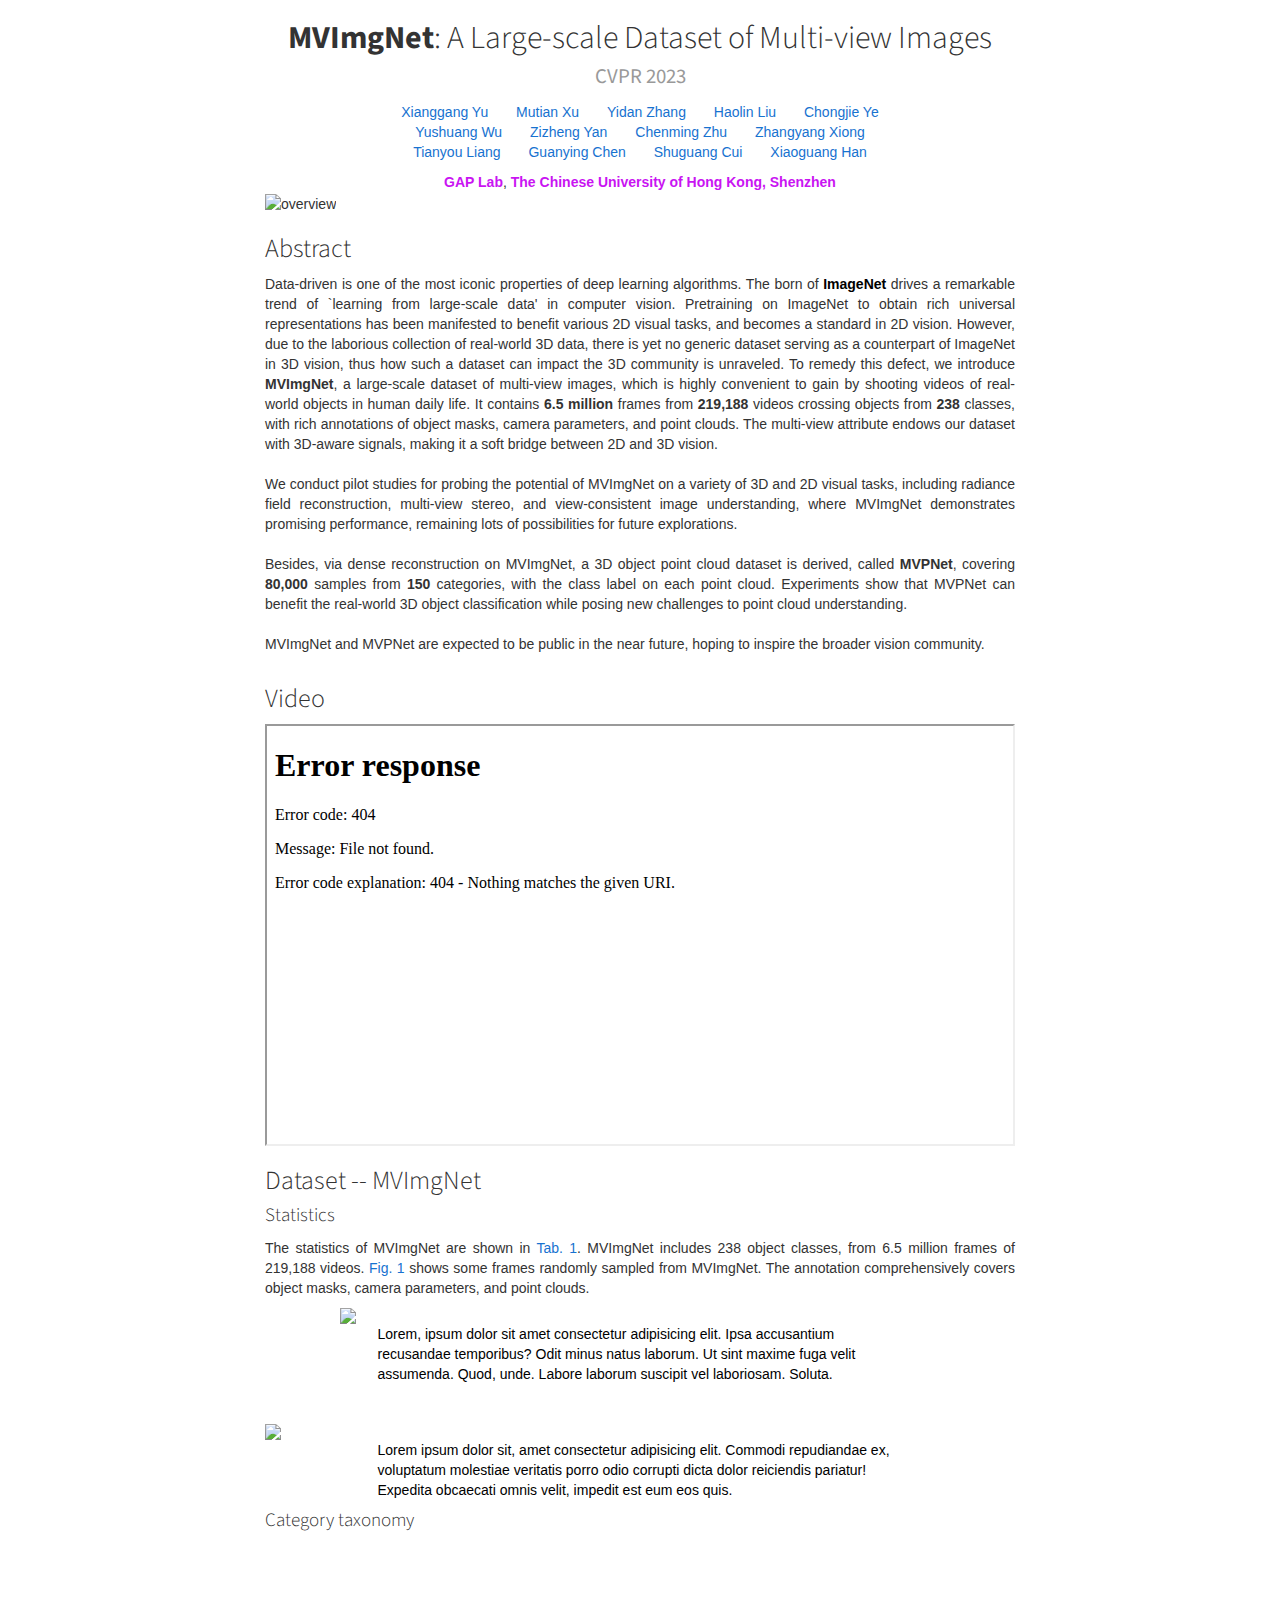
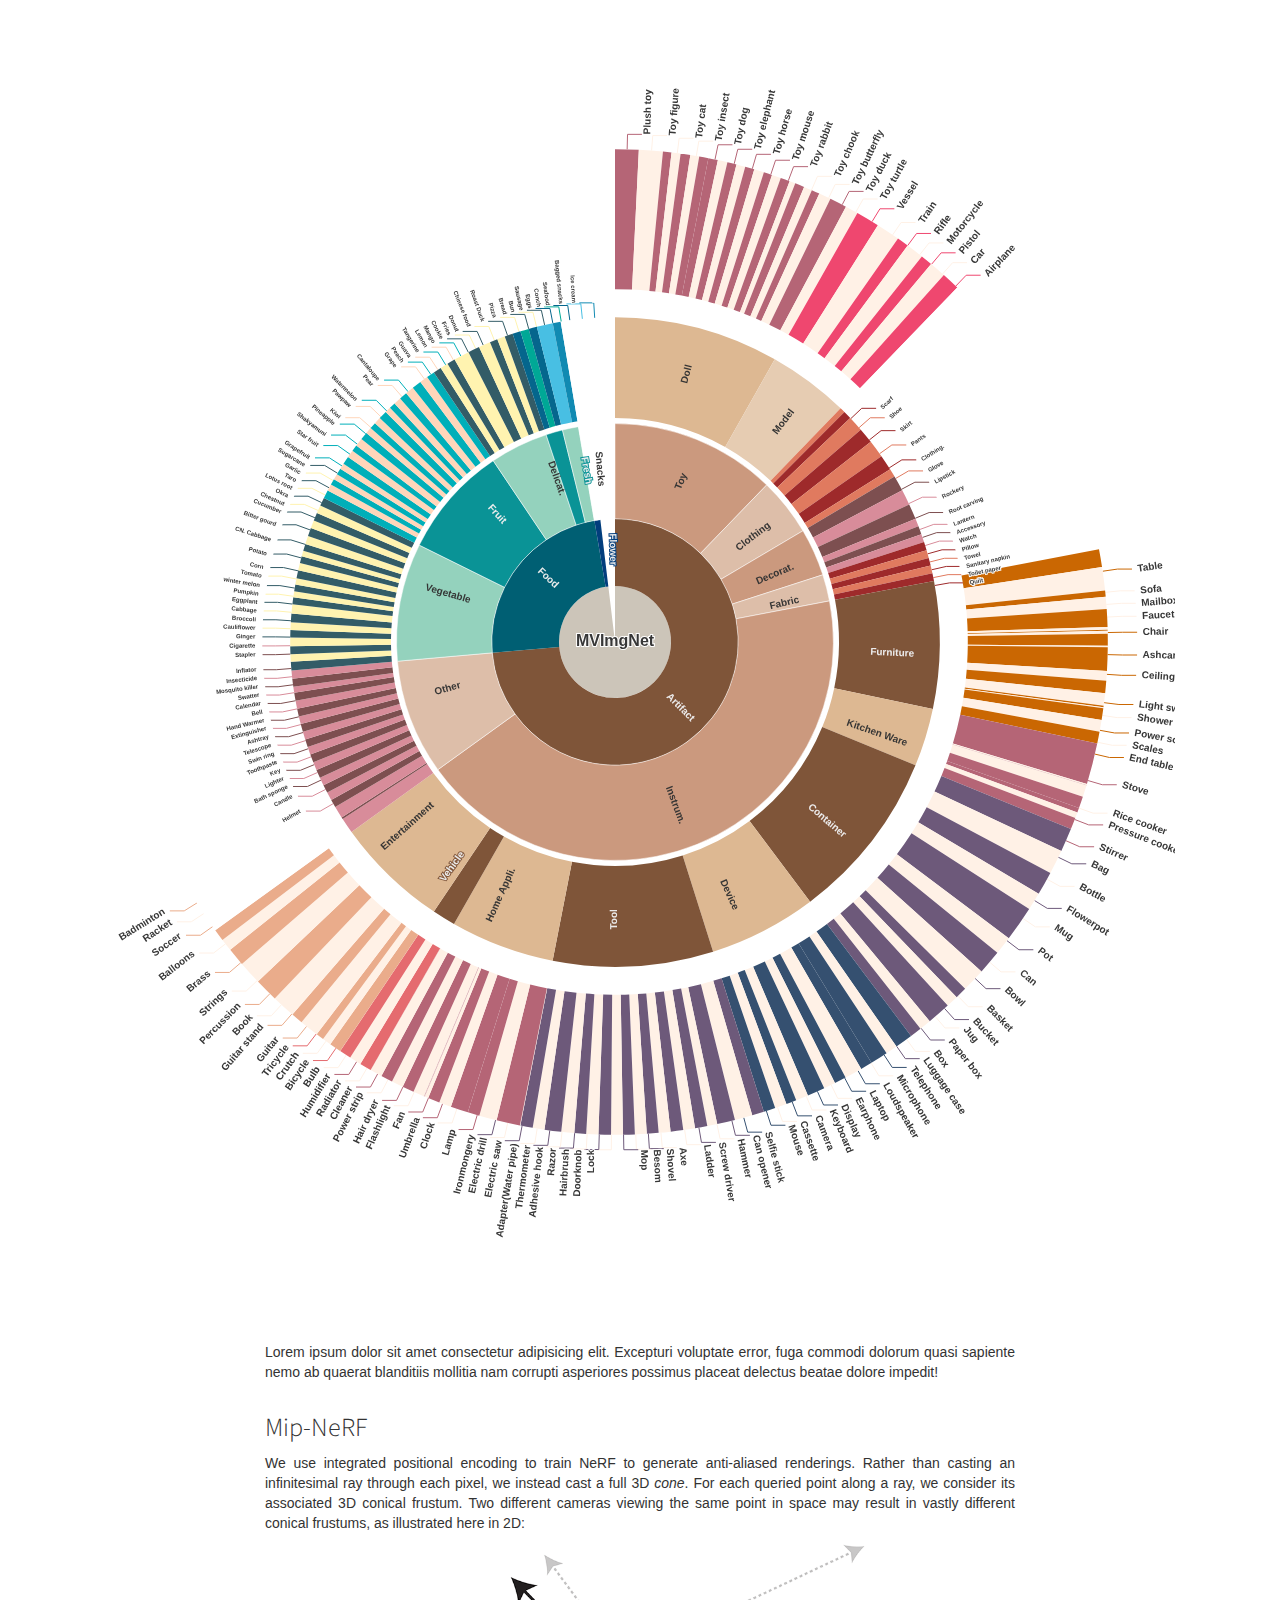
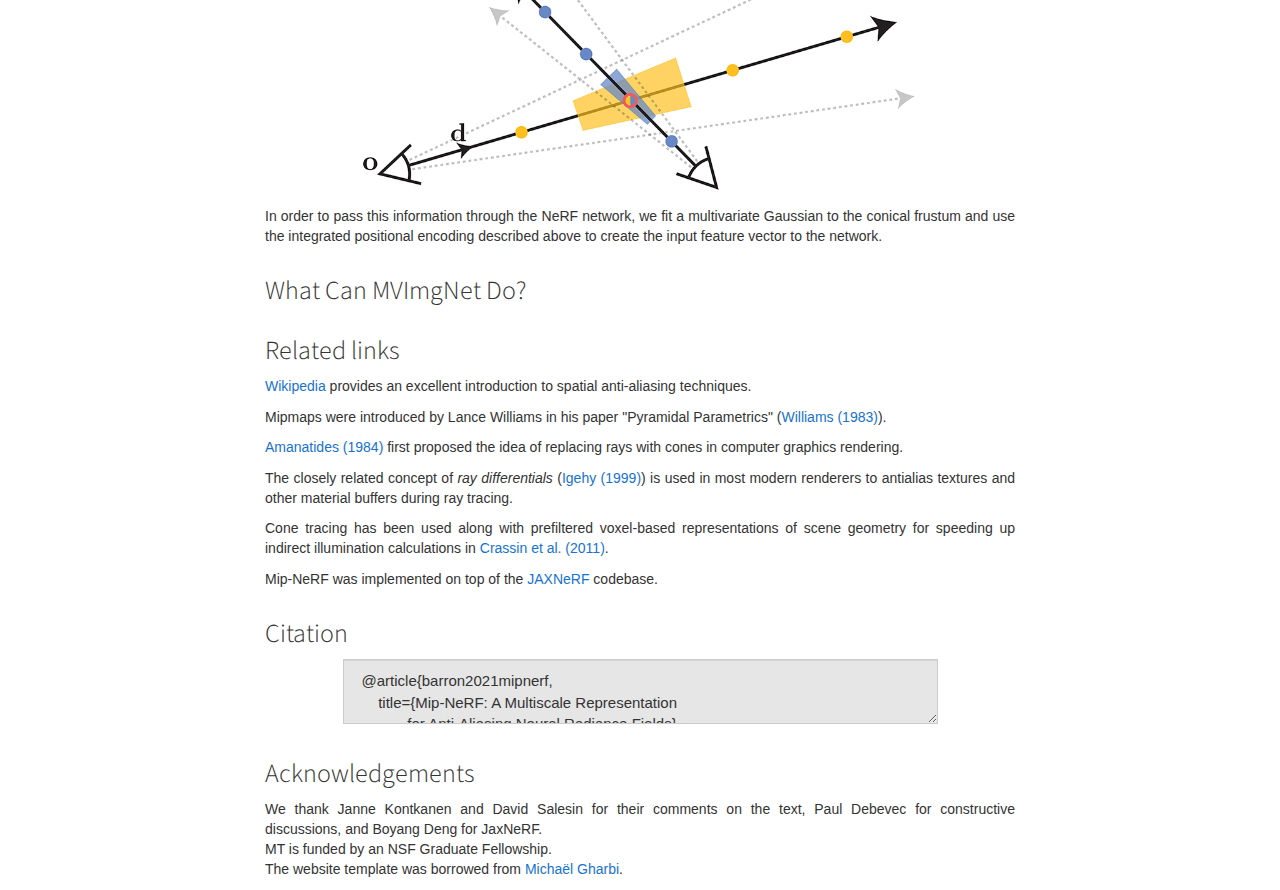
==== index.html @ 71df37c0 "first commit" ====
<!DOCTYPE html>
<html>

<head lang="en">
    <meta charset="UTF-8">
    <meta http-equiv="x-ua-compatible" content="ie=edge">

    <title>mip-NeRF</title>

    <meta name="description" content="">
    <meta name="viewport" content="width=device-width, initial-scale=1">

    <!-- <base href="/"> -->

        <!--FACEBOOK-->
    <meta property="og:image" content="https://jonbarron.info/mipnerf/img/rays_square.png">
    <meta property="og:image:type" content="image/png">
    <meta property="og:image:width" content="682">
    <meta property="og:image:height" content="682">
    <meta property="og:type" content="website" />
    <meta property="og:url" content="https://jonbarron.info/mipnerf/"/>
    <meta property="og:title" content="mip-NeRF" />
    <meta property="og:description" content="Project page for Mip-NeRF: A Multiscale Representation for Anti-Aliasing Neural Radiance Fields." />

        <!--TWITTER-->
    <meta name="twitter:card" content="summary_large_image" />
    <meta name="twitter:title" content="mip-NeRF" />
    <meta name="twitter:description" content="Project page for Mip-NeRF: A Multiscale Representation for Anti-Aliasing Neural Radiance Fields." />
    <meta name="twitter:image" content="https://jonbarron.info/mipnerf/img/rays_square.png" />


<!--     <link rel="apple-touch-icon" href="apple-touch-icon.png"> -->
  <!-- <link rel="icon" type="image/png" href="img/seal_icon.png"> -->
    <!-- Place favicon.ico in the root directory -->

    <link rel="stylesheet" href="https://maxcdn.bootstrapcdn.com/bootstrap/3.3.5/css/bootstrap.min.css">
    <link rel="stylesheet" href="https://maxcdn.bootstrapcdn.com/font-awesome/4.4.0/css/font-awesome.min.css">
    <link rel="stylesheet" href="https://cdnjs.cloudflare.com/ajax/libs/codemirror/5.8.0/codemirror.min.css">

    
    <link rel="stylesheet" href="css/bootstrap.min.css">
    <link rel="stylesheet" href="css/app.css">
    <script src="https://ajax.googleapis.com/ajax/libs/jquery/1.11.3/jquery.min.js"></script>
    <script src="https://maxcdn.bootstrapcdn.com/bootstrap/3.3.5/js/bootstrap.min.js"></script>
    <script src="https://cdnjs.cloudflare.com/ajax/libs/codemirror/5.8.0/codemirror.min.js"></script>
    <script src="https://cdnjs.cloudflare.com/ajax/libs/clipboard.js/1.5.3/clipboard.min.js"></script>
    <script src="js/jquery-3.6.3.min.js"></script>
    <script src="js/app.js"></script>
</head>

<body>
    <div class="container" id="main">
        <div class="row">
            <h2 class="col-md-12 text-center">
                <b>MVImgNet</b>: A Large-scale Dataset of Multi-view Images <br>
                <small>
                    CVPR 2023
                </small>
            </h2>
        </div>
        <div class="row">
            <div class="col-md-12 text-center">
                <ul class="list-inline">
                    <li>
                        <a href="mailto:xianggangyu@link.cuhk.edu.cn">
                            Xianggang Yu
                        </a>    
                    </li>
                    <li>
                        <a href="https://mutianxu.github.io/">
                            Mutian Xu 
                        </a>
                    </li>
                    <li>
                        <a href="mailto:yidanzhang@link.cuhk.edu.cn">
                            Yidan Zhang
                        </a>
                    </li>
                    <li>
                        <a href="mailto:115010192@link.cuhk.edu.cn">
                            Haolin Liu
                        </a>
                    </li>
                    <li>
                        <a href="#home">
                            Chongjie Ye 
                        </a>
                    </li><br>
                    <li>
                        <a href="mailto:219019021@link.cuhk.edu.cn">
                            Yushuang Wu
                        </a>
                    </li>
                    <li>
                        <a href="mailto:zizhengyan@link.cuhk.edu.cn">
                            Zizheng Yan
                        </a>
                    </li>
                    <li>
                        <a href="maito:chenmingzhu@link.cuhk.edu.cn">
                            Chenming Zhu
                        </a>
                    </li>
                    <li>
                        <a href="mailto:zhangyangxiong@link.cuhk.edu.cn">
                            Zhangyang Xiong
                        </a>
                    </li><br>
                    <li>
                        <a href="mailto:tom.tyliang@gmail.com">
                            Tianyou Liang
                        </a>
                    </li>
                    <li>
                        <a href="https://guanyingc.github.io/">
                            Guanying Chen
                        </a>
                    </li>
                    <li>
                        <a href="mailto:shuguangcui@cuhk.edu.cn">
                            Shuguang Cui
                        </a>
                    </li>
                    <li>
                        <a href="https://gaplab.cuhk.edu.cn/">
                            Xiaoguang Han
                        </a>
                    </li>
                </ul>
                <span id="cuhksz"><a href="https://gaplab.cuhk.edu.cn/" class='gap'>GAP Lab</a>, <a href = "https://www.cuhk.edu.cn/en">The Chinese University of Hong Kong, Shenzhen</a> </span>

            </div>
        </div>

        <div class="row">
            <div class="col-md-8 col-md-offset-2">
                <image src="img/teaser.png" class="teaser_img" id="teaser" alt="overview"><br>
            </div>
        </div>
<!-- 
        <div class="row">
                <div class="col-md-4 col-md-offset-4 text-center">
                    <ul class="nav nav-pills nav-justified">
                        <li>
                            <a href="https://arxiv.org/abs/2103.13415">
                            <image src="img/mip_paper_image.jpg" height="60px">
                                <h4><strong>Paper</strong></h4>
                            </a>
                        </li>
                        <li>
                            <a href="https://youtu.be/EpH175PY1A0">
                            <image src="img/youtube_icon.png" height="60px">
                                <h4><strong>Video</strong></h4>
                            </a>
                        </li>
                        <li>
                            <a href="https://github.com/google/mipnerf">
                            <image src="img/github.png" height="60px">
                                <h4><strong>Code</strong></h4>
                            </a>
                        </li>
                    </ul>
                </div>
        </div> -->
        <div class="abstract">
            <div class="row">
                <div class="col-md-8 col-md-offset-2">
                    <h3>
                        Abstract
                    </h3>
                    <p class="text-justify">
                        Data-driven is one of the most iconic properties of deep learning algorithms. The born of <a href="https://image-net.org/">ImageNet</a> drives a remarkable trend of `learning from large-scale data' in computer vision. Pretraining on ImageNet to obtain rich universal representations has been manifested to benefit various 2D visual tasks, and becomes a standard in 2D vision. However, due to the laborious collection of real-world 3D data, there is yet no generic dataset serving as a counterpart of ImageNet in 3D vision, thus how such a dataset can impact the 3D community is unraveled. To remedy this defect, we introduce <span><strong>MVImgNet</strong></span>, a large-scale dataset of multi-view images, which is highly convenient to gain by shooting videos of real-world objects in human daily life. It contains <span><strong>6.5 million</strong></span> frames from <span><strong>219,188</strong></span> videos crossing objects from <span><strong>238</strong></span> classes, with rich annotations of object masks, camera parameters, and point clouds. The multi-view attribute endows our dataset with 3D-aware signals, making it a soft bridge between 2D and 3D vision. <br> <br>
                        
                        We conduct pilot studies for probing the potential of MVImgNet on a variety of 3D and 2D visual tasks, including radiance field reconstruction, multi-view stereo, and view-consistent image understanding, where MVImgNet demonstrates promising performance, remaining lots of possibilities for future explorations. <br> <br>
                        
                        Besides, via dense reconstruction on MVImgNet, a 3D object point cloud dataset is derived, called <span><strong>MVPNet</strong></span>, covering <span><strong>80,000</strong></span> samples from <span><strong>150</strong></span> categories, with the class label on each point cloud. Experiments show that MVPNet can benefit the real-world 3D object classification while posing new challenges to point cloud understanding. <br> <br>
                    
                        MVImgNet and MVPNet are expected to be public in the near future, hoping to inspire the broader vision community.
                    </p>
                </div>
            </div>
        </div>



        <div class="row">
            <div class="col-md-8 col-md-offset-2">
                <h3>
                    Video
                </h3>
                <div class="text-center">
                    <div style="position:relative;padding-top:56.25%;">
                        <iframe src="/page/mvimgnet_page/img/MVImgNet.mp4" allowfullscreen style="position:absolute;top:0;left:0;width:100%;height:100%;"></iframe>
                    </div>
                </div>
            </div>
        </div>

        <div class="taxonomy">
            <div class="row">
                <div class="col-md-8 col-md-offset-2">
                    <h3>
                        Dataset -- MVImgNet
                    </h3>

                    <h4>  
                        Statistics
                    </h4>
                    <p class="text-justify">
                        The statistics of MVImgNet are shown in <a href="#table_stat">Tab. 1</a>. MVImgNet includes 238 object classes, from 6.5 million frames of 219,188 videos. <a href="#part_data">Fig. 1</a> shows some frames randomly sampled from MVImgNet. The annotation comprehensively covers object masks, camera parameters, and point clouds.
                    </p>
                    <div  class="stat_img">
                        <figure>
                            <image src="/page/mvimgnet_page/img/dataset_stat.png" class="img-responsive" id="table_stat">
                            <figcaption>
                                Lorem, ipsum dolor sit amet consectetur adipisicing elit. Ipsa accusantium recusandae temporibus? Odit minus natus laborum. Ut sint maxime fuga velit assumenda. Quod, unde. Labore laborum suscipit vel laboriosam. Soluta.
                            </figcaption>
                        </figure>
                        <br>
                        <br>
                        <figure>
                            <image src="/page/mvimgnet_page/img/dataset_pano.png" class="img-responsive" id="part_data"></image>
                        </figure>
                        <figcaption>
                            Lorem ipsum dolor sit, amet consectetur adipisicing elit. Commodi repudiandae ex, voluptatum molestiae veritatis porro odio corrupti dicta dolor reiciendis pariatur! Expedita obcaecati omnis velit, impedit est eum eos quis.
                        </figcaption>
                    </div>
                    <div style="clear:both;"></div>
                    <h4>  
                        Category taxonomy
                    </h4>
                    <div id="tox_mvi"></div>
                    <p class="text-justify">
                        Lorem ipsum dolor sit amet consectetur adipisicing elit. Excepturi voluptate error, fuga commodi dolorum quasi sapiente nemo ab quaerat blanditiis mollitia nam corrupti asperiores possimus placeat delectus beatae dolore impedit!
                    </p>

                </div>
            </div>
                
        </div>

        <div class="mvpnet">

            <div class="row">
                <div class="col-md-8 col-md-offset-2">
                    <h3>
                        Mip-NeRF
                    </h3>
                    <p class="text-justify">
                        We use integrated positional encoding to train NeRF to generate anti-aliased renderings. Rather than casting an infinitesimal ray through each pixel, we instead cast a full 3D <em>cone</em>. For each queried point along a ray, we consider its associated 3D conical frustum. Two different cameras viewing the same point in space may result in vastly different conical frustums, as illustrated here in 2D:
                    </p>
                    <p style="text-align:center;">
                        <image src="img/scales_toy.png" class="img-responsive" alt="scales">
                    </p>
                    <p class="text-justify">
                        In order to pass this information through the NeRF network, we fit a multivariate Gaussian to the conical frustum and use the integrated positional encoding described above to create the input feature vector to the network. 
                    </p>
                </div>
            </div>    
        </div>
        
        <div class="wecando">
                <div class="row">
                    <div class="col-md-8 col-md-offset-2">
                        <h3>
                            What Can MVImgNet Do?
                        </h3>
                        <div class="nerf">

                        </div>
                        <div class="recongnition">
                        </div>
                    </div>
                </div>
        </div>

        <div class="other_stat">
            <div class="row">
                <div class="col-md-8 col-md-offset-2">
                    <h3>
                        Related links
                    </h3>
                    <p class="text-justify">
                        <a href="https://en.wikipedia.org/wiki/Spatial_anti-aliasing">Wikipedia</a> provides an excellent introduction to spatial anti-aliasing techniques.
                    </p>
                    <p class="text-justify">
                        Mipmaps were introduced by Lance Williams in his paper "Pyramidal Parametrics" (<a href="https://software.intel.com/sites/default/files/m/7/2/c/p1-williams.pdf">Williams (1983)</a>).
                    </p>
                    <p class="text-justify">
                        <a href="https://dl.acm.org/doi/abs/10.1145/964965.808589">Amanatides (1984)</a> first proposed the idea of replacing rays with cones in computer graphics rendering. 
                    </p>
                    <p class="text-justify">
                        The closely related concept of <em>ray differentials</em> (<a href="https://graphics.stanford.edu/papers/trd/">Igehy (1999)</a>) is used in most modern renderers to antialias textures and other material buffers during ray tracing.
                    </p>
                    <p class="text-justify">
                        Cone tracing has been used along with prefiltered voxel-based representations of scene geometry for speeding up indirect illumination calculations in <a href="https://research.nvidia.com/sites/default/files/publications/GIVoxels-pg2011-authors.pdf">Crassin et al. (2011)</a>.
                    </p>
                    <p class="text-justify">
                        Mip-NeRF was implemented on top of the <a href="https://github.com/google-research/google-research/tree/master/jaxnerf">JAXNeRF</a> codebase.
                    </p>
                </div>
            </div>
        </div>


        
            
        <div class="row">
            <div class="col-md-8 col-md-offset-2">
                <h3>
                    Citation
                </h3>
                <div class="form-group col-md-10 col-md-offset-1">
                    <textarea id="bibtex" class="form-control" readonly>
@article{barron2021mipnerf,
    title={Mip-NeRF: A Multiscale Representation 
           for Anti-Aliasing Neural Radiance Fields},
    author={Jonathan T. Barron and Ben Mildenhall and 
            Matthew Tancik and Peter Hedman and 
            Ricardo Martin-Brualla and Pratul P. Srinivasan},
    journal={ICCV},
    year={2021}
}</textarea>
                </div>
            </div>
        </div>

        <div class="row">
            <div class="col-md-8 col-md-offset-2">
                <h3>
                    Acknowledgements
                </h3>
                <p class="text-justify">
                We thank Janne Kontkanen and David Salesin for their comments on the text, Paul Debevec for constructive discussions, and Boyang Deng for JaxNeRF. 
                    <br>
                MT is funded by an NSF Graduate Fellowship.
                    <br>
                The website template was borrowed from <a href="http://mgharbi.com/">Michaël Gharbi</a>.
                </p>
            </div>
        </div>
    </div>
</body>
<script src="js/echarts.min.js"></script>
<script type="text/javascript" src="js/tax.js"></script>
</html>
---- css/app.css ----
/* latin-ext */
@font-face {
  font-family: 'Lato';
  font-style: italic;
  font-weight: 400;
  src: local('Lato Italic'), local('Lato-Italic'), url(https://fonts.gstatic.com/s/lato/v15/S6u8w4BMUTPHjxsAUi-qNiXg7eU0.woff2) format('woff2');
  unicode-range: U+0100-024F, U+0259, U+1E00-1EFF, U+2020, U+20A0-20AB, U+20AD-20CF, U+2113, U+2C60-2C7F, U+A720-A7FF;
}
/* latin */
@font-face {
  font-family: 'Lato';
  font-style: italic;
  font-weight: 400;
  src: local('Lato Italic'), local('Lato-Italic'), url(https://fonts.gstatic.com/s/lato/v15/S6u8w4BMUTPHjxsAXC-qNiXg7Q.woff2) format('woff2');
  unicode-range: U+0000-00FF, U+0131, U+0152-0153, U+02BB-02BC, U+02C6, U+02DA, U+02DC, U+2000-206F, U+2074, U+20AC, U+2122, U+2191, U+2193, U+2212, U+2215, U+FEFF, U+FFFD;
}
/* latin-ext */
@font-face {
  font-family: 'Lato';
  font-style: italic;
  font-weight: 700;
  src: local('Lato Bold Italic'), local('Lato-BoldItalic'), url(https://fonts.gstatic.com/s/lato/v15/S6u_w4BMUTPHjxsI5wq_FQftx9897sxZ.woff2) format('woff2');
  unicode-range: U+0100-024F, U+0259, U+1E00-1EFF, U+2020, U+20A0-20AB, U+20AD-20CF, U+2113, U+2C60-2C7F, U+A720-A7FF;
}
/* latin */
@font-face {
  font-family: 'Lato';
  font-style: italic;
  font-weight: 700;
  src: local('Lato Bold Italic'), local('Lato-BoldItalic'), url(https://fonts.gstatic.com/s/lato/v15/S6u_w4BMUTPHjxsI5wq_Gwftx9897g.woff2) format('woff2');
  unicode-range: U+0000-00FF, U+0131, U+0152-0153, U+02BB-02BC, U+02C6, U+02DA, U+02DC, U+2000-206F, U+2074, U+20AC, U+2122, U+2191, U+2193, U+2212, U+2215, U+FEFF, U+FFFD;
}
/* latin-ext */
@font-face {
  font-family: 'Lato';
  font-style: normal;
  font-weight: 400;
  src: local('Lato Regular'), local('Lato-Regular'), url(https://fonts.gstatic.com/s/lato/v15/S6uyw4BMUTPHjxAwXiWtFCfQ7A.woff2) format('woff2');
  unicode-range: U+0100-024F, U+0259, U+1E00-1EFF, U+2020, U+20A0-20AB, U+20AD-20CF, U+2113, U+2C60-2C7F, U+A720-A7FF;
}
/* latin */
@font-face {
  font-family: 'Lato';
  font-style: normal;
  font-weight: 400;
  src: local('Lato Regular'), local('Lato-Regular'), url(https://fonts.gstatic.com/s/lato/v15/S6uyw4BMUTPHjx4wXiWtFCc.woff2) format('woff2');
  unicode-range: U+0000-00FF, U+0131, U+0152-0153, U+02BB-02BC, U+02C6, U+02DA, U+02DC, U+2000-206F, U+2074, U+20AC, U+2122, U+2191, U+2193, U+2212, U+2215, U+FEFF, U+FFFD;
}
/* latin-ext */
@font-face {
  font-family: 'Lato';
  font-style: normal;
  font-weight: 700;
  src: local('Lato Bold'), local('Lato-Bold'), url(https://fonts.gstatic.com/s/lato/v15/S6u9w4BMUTPHh6UVSwaPGQ3q5d0N7w.woff2) format('woff2');
  unicode-range: U+0100-024F, U+0259, U+1E00-1EFF, U+2020, U+20A0-20AB, U+20AD-20CF, U+2113, U+2C60-2C7F, U+A720-A7FF;
}
/* latin */
@font-face {
  font-family: 'Lato';
  font-style: normal;
  font-weight: 700;
  src: local('Lato Bold'), local('Lato-Bold'), url(https://fonts.gstatic.com/s/lato/v15/S6u9w4BMUTPHh6UVSwiPGQ3q5d0.woff2) format('woff2');
  unicode-range: U+0000-00FF, U+0131, U+0152-0153, U+02BB-02BC, U+02C6, U+02DA, U+02DC, U+2000-206F, U+2074, U+20AC, U+2122, U+2191, U+2193, U+2212, U+2215, U+FEFF, U+FFFD;
}

a {
  color: #1772d0;
  text-decoration: none;
}

a:focus,
a:hover {
  color: #f09228;
  text-decoration: none;
}


#cuhksz a{
  font-weight: bold;
  color: rgb(201, 20, 242);
}

#cuhksz a:hover{
  color: #f09228;
  text-decoration: none;
}





body,
td,
th,
tr,
p,
a {
  font-family: 'Lato', Verdana, Helvetica, sans-serif;
  font-size: 14px
}

strong {
  font-family: 'Lato', Verdana, Helvetica, sans-serif;
  font-size: 14px;
}

heading {
  font-family: 'Lato', Verdana, Helvetica, sans-serif;
  font-size: 22px;
}

papertitle {
  font-family: 'Lato', Verdana, Helvetica, sans-serif;
  font-size: 14px;
  font-weight: 700
}

name {
  font-family: 'Lato', Verdana, Helvetica, sans-serif;
  font-size: 32px;
}

.one {
  width: 160px;
  height: 160px;
  position: relative;
}

.two {
  width: 160px;
  height: 160px;
  position: absolute;
  transition: opacity .2s ease-in-out;
  -moz-transition: opacity .2s ease-in-out;
  -webkit-transition: opacity .2s ease-in-out;
}

.fade {
  transition: opacity .2s ease-in-out;
  -moz-transition: opacity .2s ease-in-out;
  -webkit-transition: opacity .2s ease-in-out;
}

span.highlight {
  background-color: #ffffd0;
}

.CodeMirror {
    font-size: .8em;
    height: auto;
}

.CodeMirror-scroll {
    overflow-y: hidden;
    overflow-x: auto;
}

#header_img {
    margin-top: 2em;
    margin-bottom: 1em;
}

.list-inline {
	list-style: none;
	margin-left: -0.5em;
	margin-right: -0.5em;
	padding-left: 0;
}

.list-inline > li {
	display: inline-block;
	margin-left: 0.5em;
	margin-right: 0.5em;
}
.teaser_img {
  width:100%;
  height: auto;
}

.abstract a{
  color:black;
  font-weight: bold;
}
#table_stat{
  /* text-align: center; */
  margin:0 auto;
  width: 80%;
}

.img-responsive{
  /* float:left; */
  align-items: flex-end;
  /* align-items:center; */
  width:100%;
  /* float:left; */
}
figcaption {
  width: 70%;
  text-align: left;
  margin: 0 auto;
  font: 1em;
  color: black;
}

#tox_mvi{
  margin-left: -15em;
  text-align:center;
  width:80em;
  height: 100em;
}


/* #cuhkszlink a:hover{
  color: #FFFF00;
} */
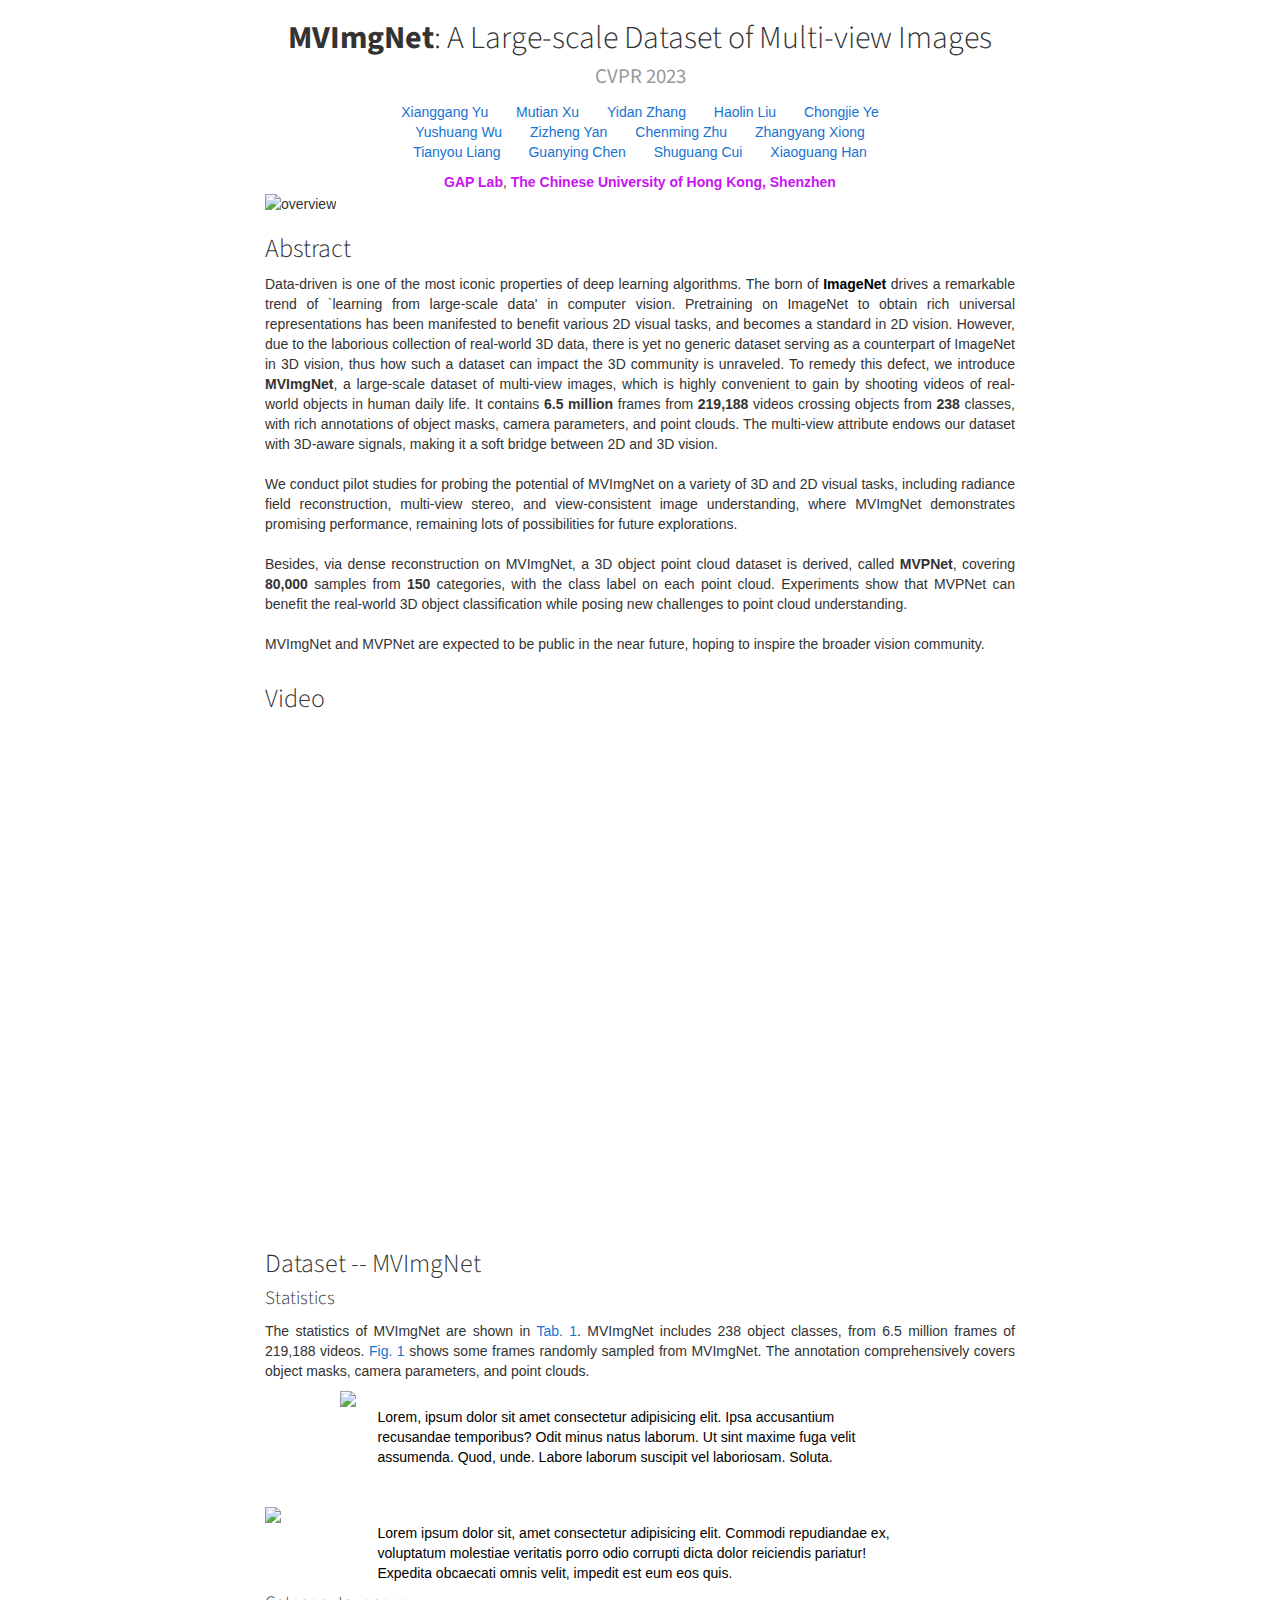
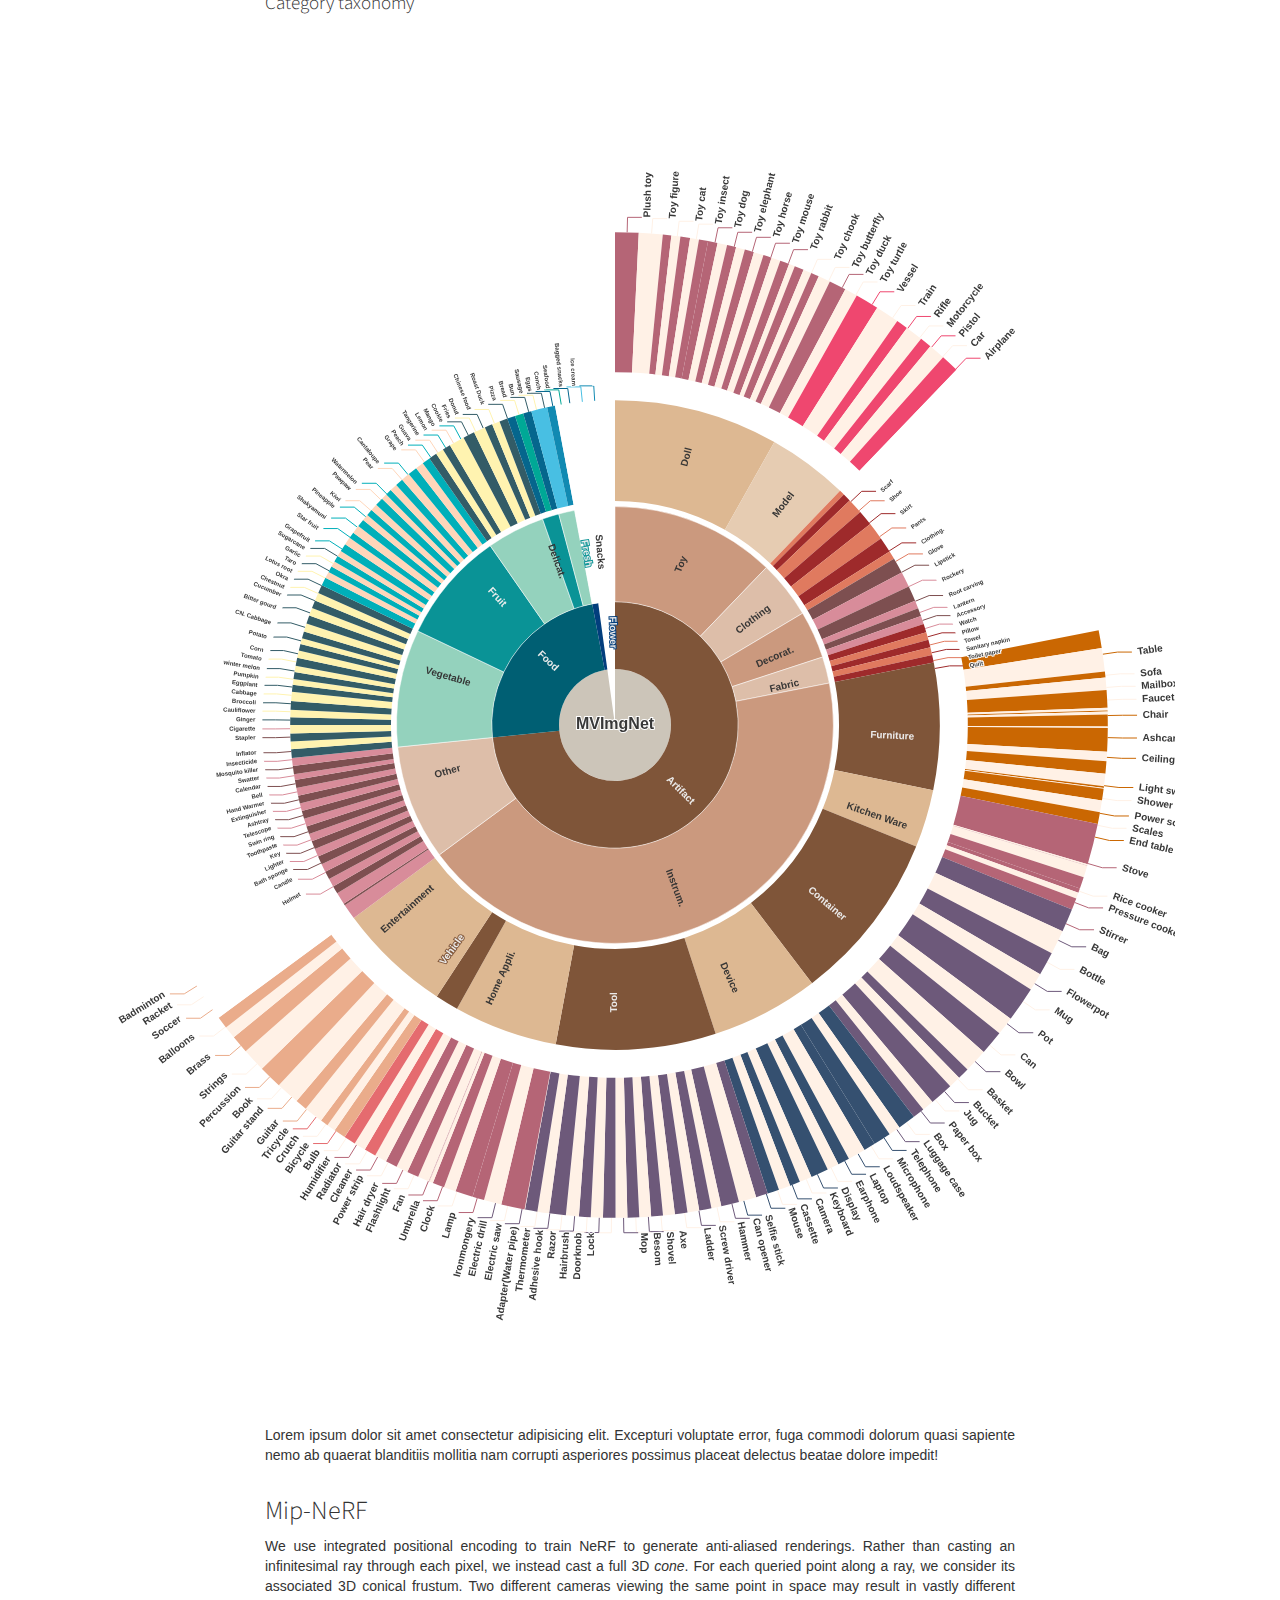
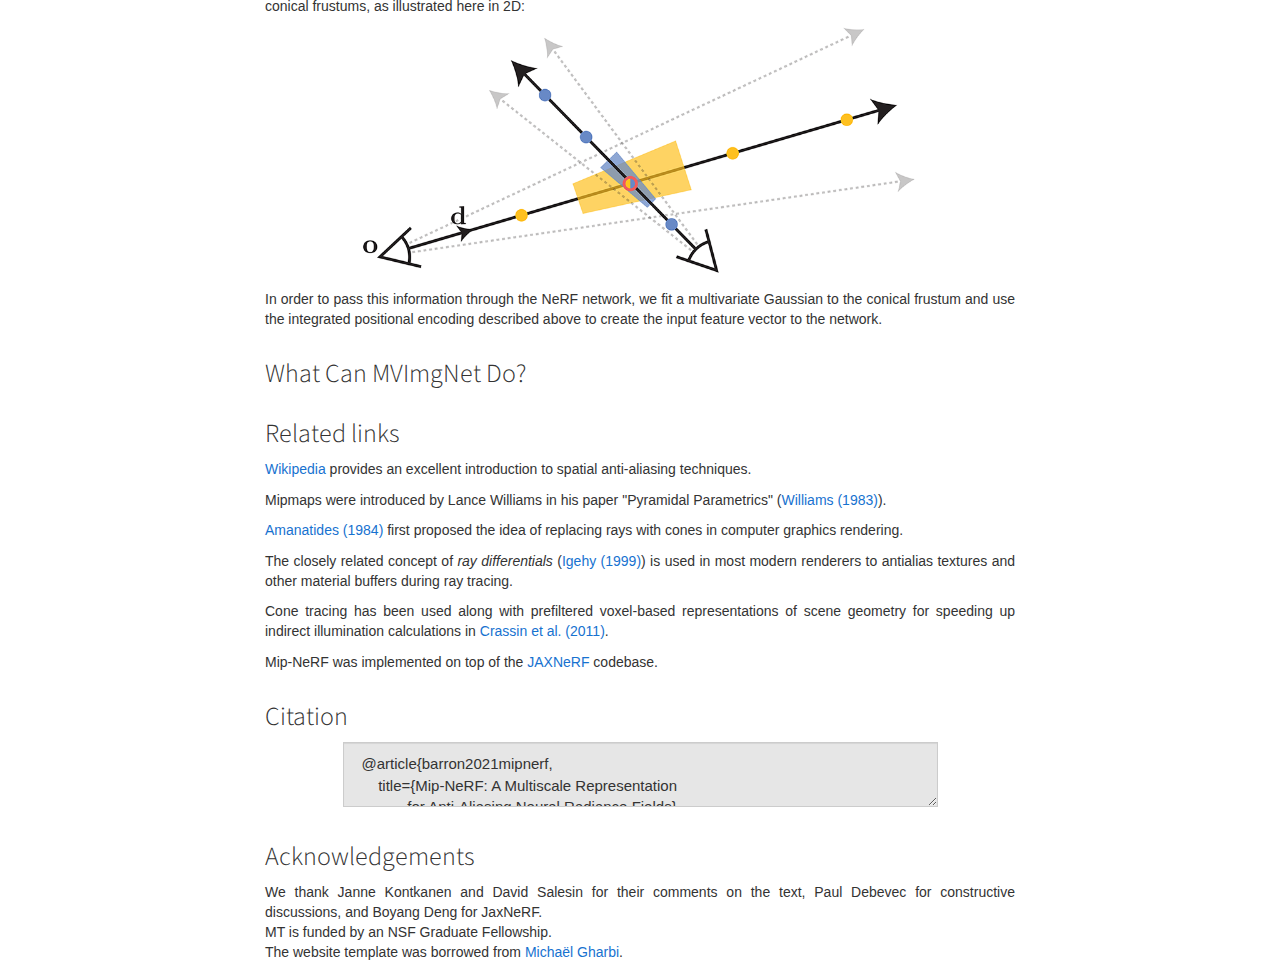
==== commit 2c1ec2ec: "first commit" ====
--- a/index.html
+++ b/index.html
@@ -190,9 +190,9 @@
                     Video
                 </h3>
                 <div class="text-center">
-                    <div style="position:relative;padding-top:56.25%;">
-                        <iframe src="/page/mvimgnet_page/img/MVImgNet.mp4" allowfullscreen style="position:absolute;top:0;left:0;width:100%;height:100%;"></iframe>
-                    </div>
+                    <!-- <div style="position:relative;padding-top:56.25%;"> -->
+                        <iframe src="//player.bilibili.com/player.html?aid=865356102&bvid=BV1o54y1M7Ye&cid=1034904470&page=1" allowfullscreen="allowfullscreen" width="100%" height="500" scrolling="no" frameborder="0" sandbox="allow-top-navigation allow-same-origin allow-forms allow-scripts"> </iframe>
+                    <!-- </div> -->
                 </div>
             </div>
         </div>
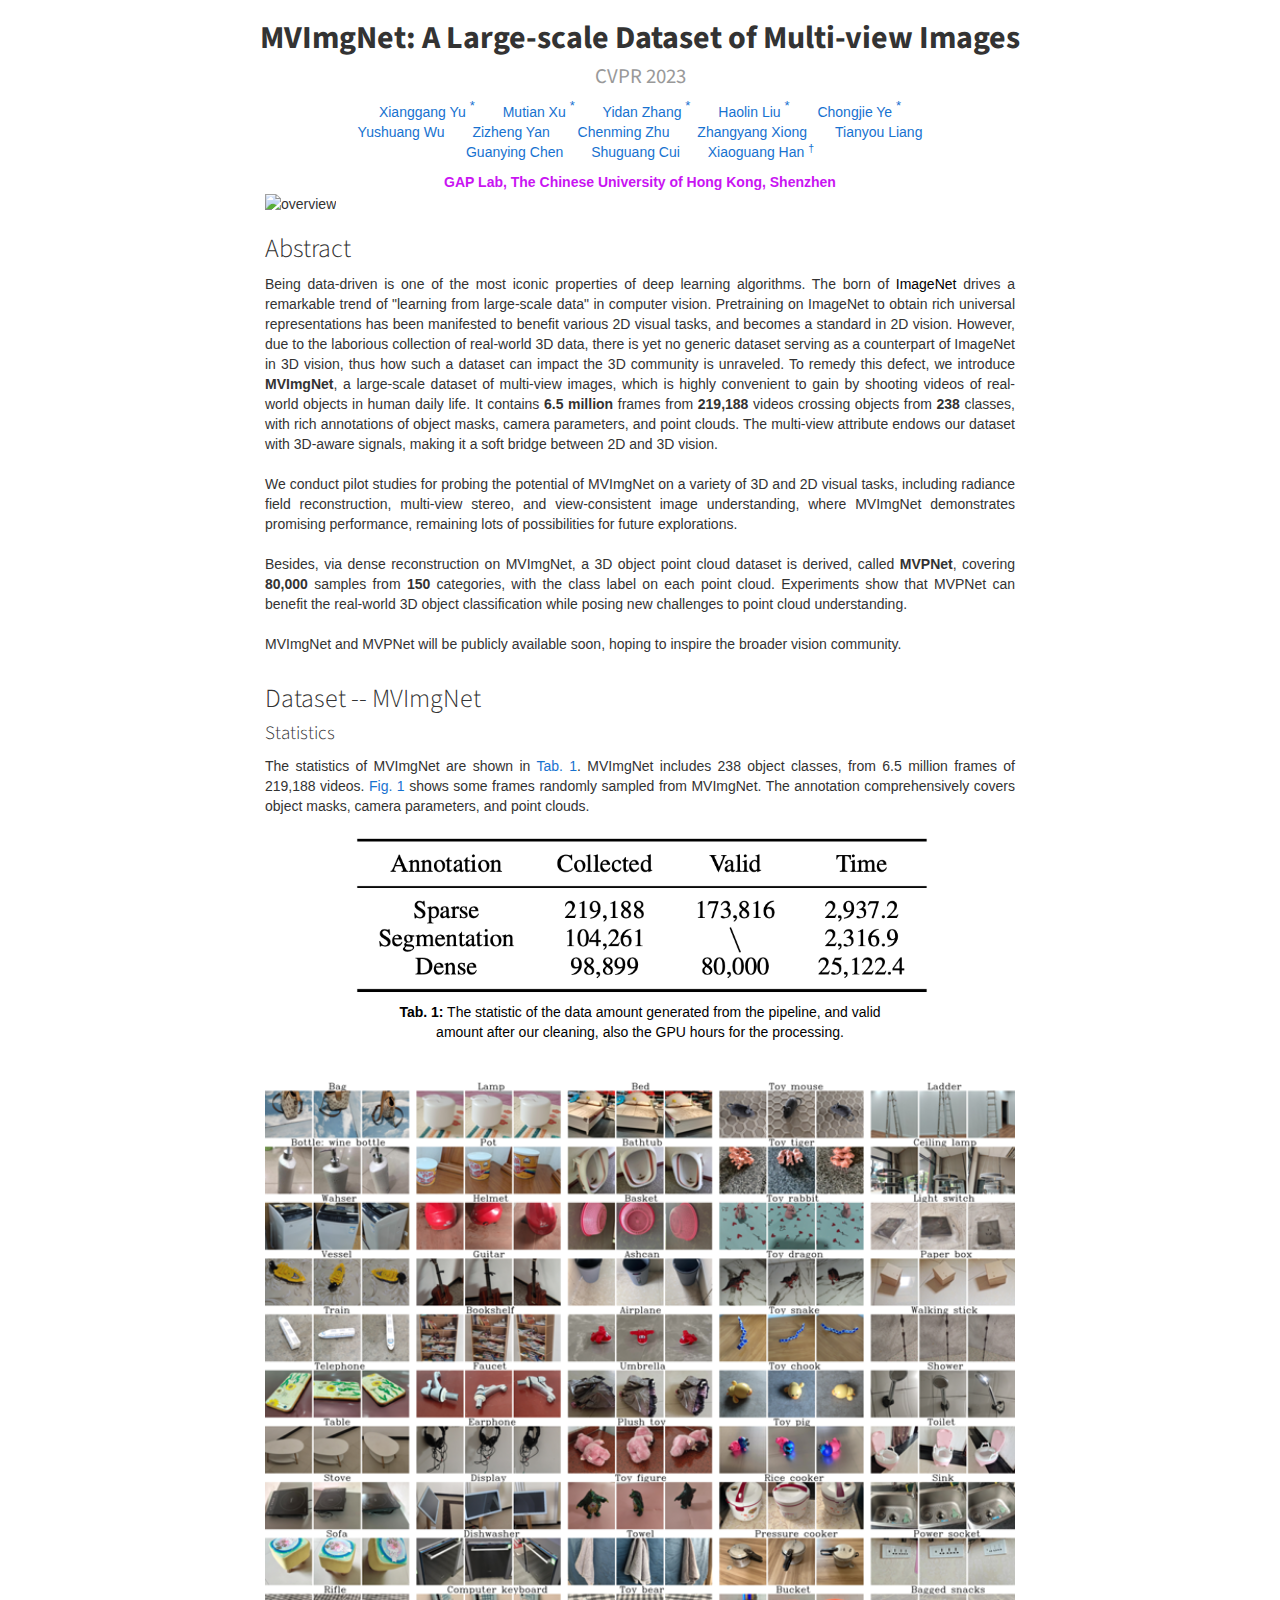
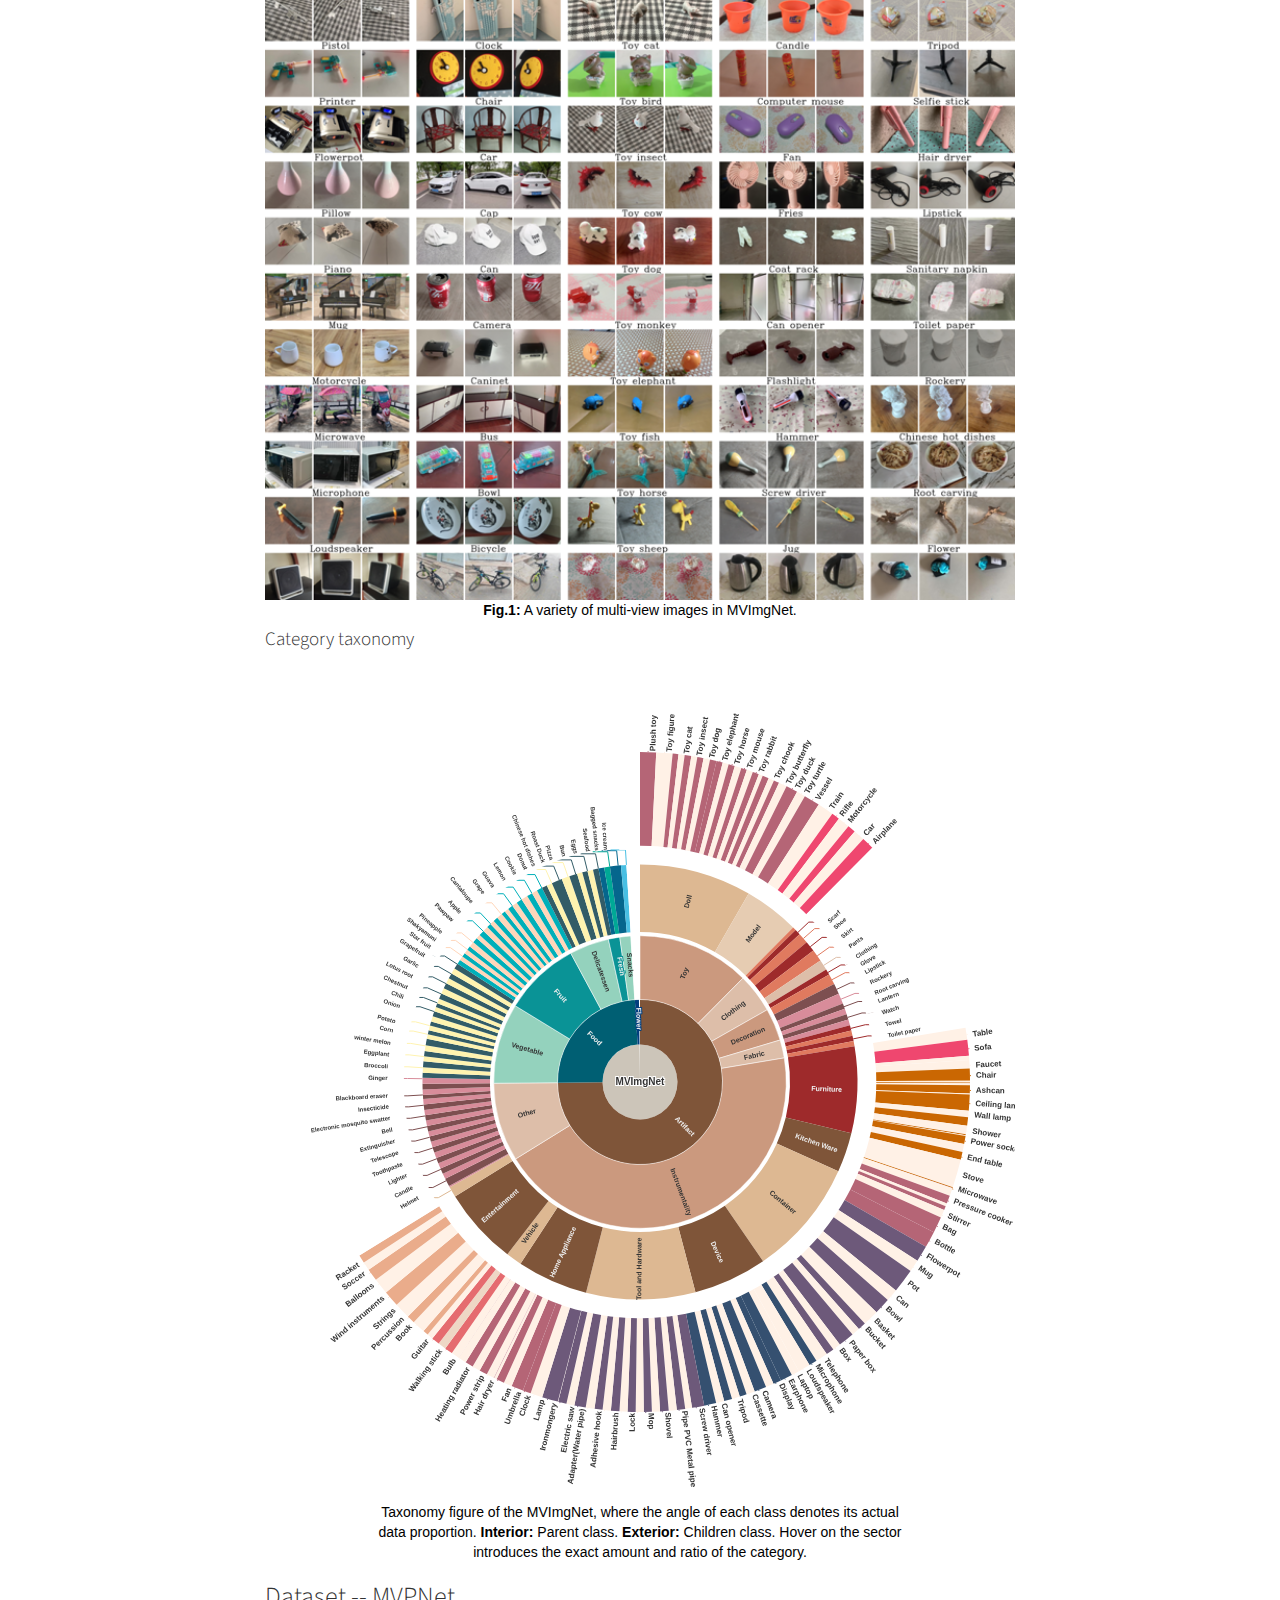
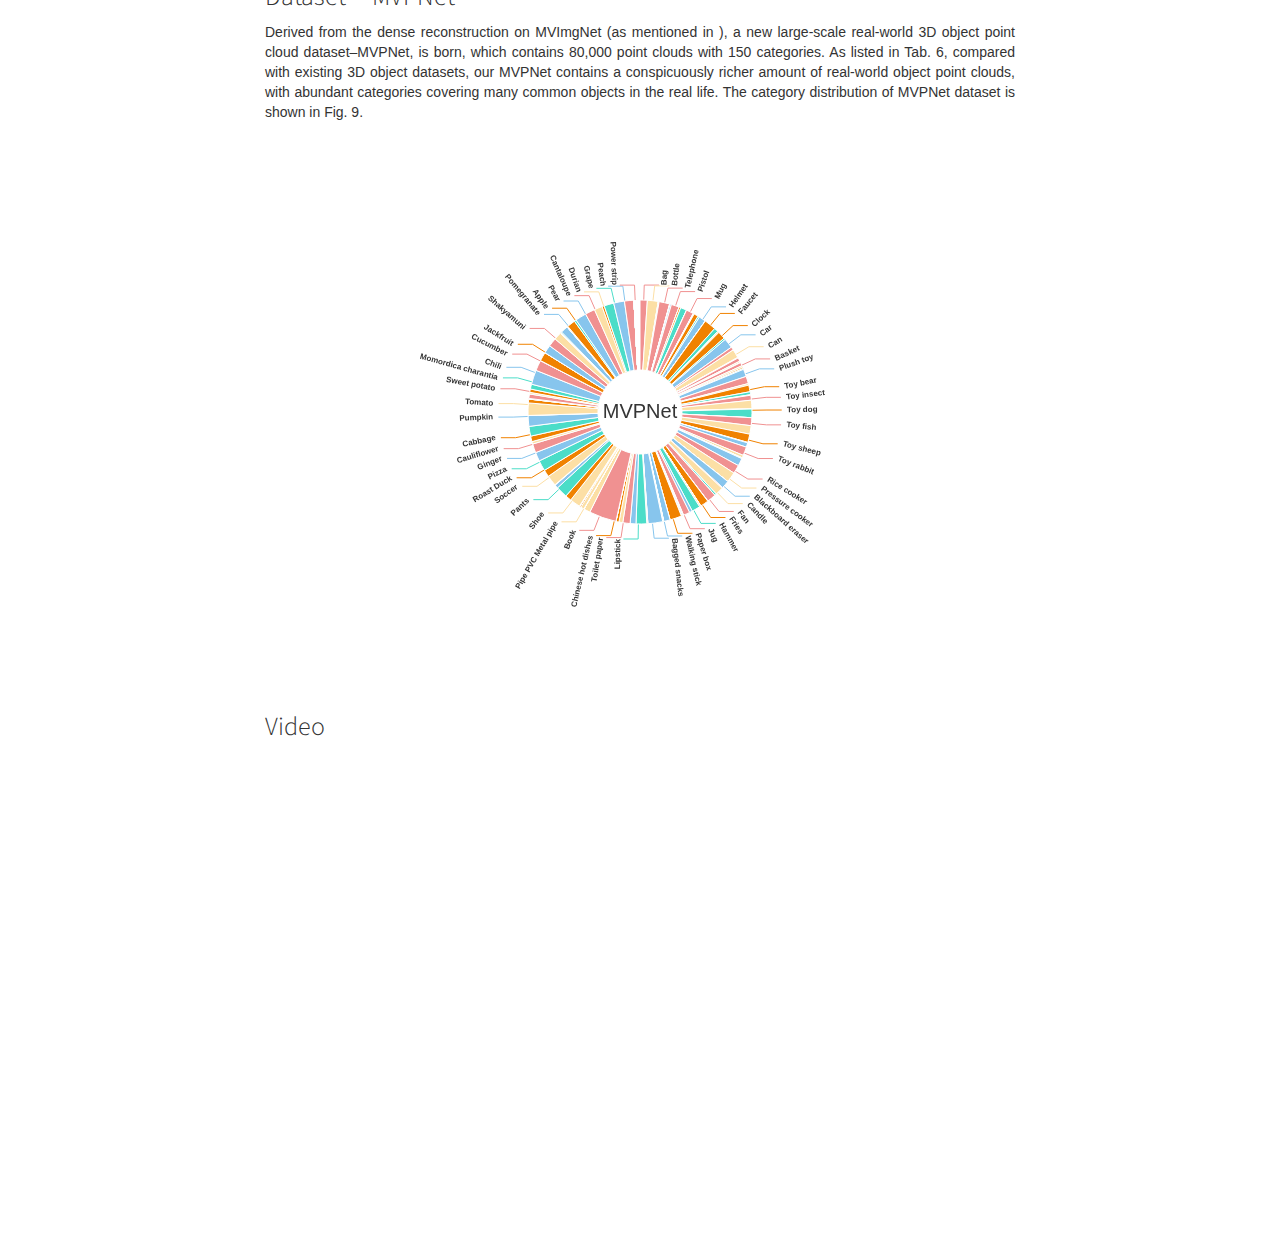
==== commit c6376d45: "update" ====
--- a/index.html
+++ b/index.html
@@ -6,7 +6,7 @@
     <meta charset="UTF-8">
     <meta http-equiv="x-ua-compatible" content="ie=edge">
 
-    <title>mip-NeRF</title>
+    <title>MVImgNet</title>
 
     <meta name="description" content="">
     <meta name="viewport" content="width=device-width, initial-scale=1">
@@ -14,20 +14,20 @@
     <!-- <base href="/"> -->
 
         <!--FACEBOOK-->
-    <meta property="og:image" content="https://jonbarron.info/mipnerf/img/rays_square.png">
+    <!-- <meta property="og:image" content="https://jonbarron.info/mipnerf/img/rays_square.png"> -->
     <meta property="og:image:type" content="image/png">
     <meta property="og:image:width" content="682">
     <meta property="og:image:height" content="682">
     <meta property="og:type" content="website" />
     <meta property="og:url" content="https://jonbarron.info/mipnerf/"/>
-    <meta property="og:title" content="mip-NeRF" />
-    <meta property="og:description" content="Project page for Mip-NeRF: A Multiscale Representation for Anti-Aliasing Neural Radiance Fields." />
+    <meta property="og:title" content="MVImgNet" />
+    <meta property="og:description" content="Project page for MVImgNet: A Large-scale Dataset of Multi-view Images." />
 
         <!--TWITTER-->
     <meta name="twitter:card" content="summary_large_image" />
-    <meta name="twitter:title" content="mip-NeRF" />
-    <meta name="twitter:description" content="Project page for Mip-NeRF: A Multiscale Representation for Anti-Aliasing Neural Radiance Fields." />
-    <meta name="twitter:image" content="https://jonbarron.info/mipnerf/img/rays_square.png" />
+    <meta name="twitter:title" content="MVImgNet" />
+    <meta name="twitter:description" content="Project page for MVImgNet: A Large-scale Dataset of Multi-view Images." />
+    <meta name="twitter:image" content="" />
 
 
 <!--     <link rel="apple-touch-icon" href="apple-touch-icon.png"> -->
@@ -53,7 +53,7 @@
     <div class="container" id="main">
         <div class="row">
             <h2 class="col-md-12 text-center">
-                <b>MVImgNet</b>: A Large-scale Dataset of Multi-view Images <br>
+                <b>MVImgNet: A Large-scale Dataset of Multi-view Images</b> <br>
                 <small>
                     CVPR 2023
                 </small>
@@ -64,27 +64,27 @@
                 <ul class="list-inline">
                     <li>
                         <a href="mailto:xianggangyu@link.cuhk.edu.cn">
-                            Xianggang Yu
+                            Xianggang Yu <sup style="font-size:small">*</sup>
                         </a>    
                     </li>
                     <li>
                         <a href="https://mutianxu.github.io/">
-                            Mutian Xu 
+                            Mutian Xu <sup style="font-size:small">*</sup>
                         </a>
                     </li>
                     <li>
                         <a href="mailto:yidanzhang@link.cuhk.edu.cn">
-                            Yidan Zhang
+                            Yidan Zhang <sup style="font-size:small">*</sup>
                         </a>
                     </li>
                     <li>
                         <a href="mailto:115010192@link.cuhk.edu.cn">
-                            Haolin Liu
-                        </a>
-                    </li>
-                    <li>
-                        <a href="#home">
-                            Chongjie Ye 
+                            Haolin Liu <sup style="font-size:small">*</sup>
+                        </a>
+                    </li>
+                    <li>
+                        <a href="mailto:chongjieye@link.cuhk.edu.cn">
+                            Chongjie Ye <sup style="font-size:small">*</sup>
                         </a>
                     </li><br>
                     <li>
@@ -106,12 +106,12 @@
                         <a href="mailto:zhangyangxiong@link.cuhk.edu.cn">
                             Zhangyang Xiong
                         </a>
-                    </li><br>
+                    </li>
                     <li>
                         <a href="mailto:tom.tyliang@gmail.com">
                             Tianyou Liang
                         </a>
-                    </li>
+                    </li><br>
                     <li>
                         <a href="https://guanyingc.github.io/">
                             Guanying Chen
@@ -124,11 +124,11 @@
                     </li>
                     <li>
                         <a href="https://gaplab.cuhk.edu.cn/">
-                            Xiaoguang Han
+                            Xiaoguang Han <sup>†</sup>
                         </a>
                     </li>
                 </ul>
-                <span id="cuhksz"><a href="https://gaplab.cuhk.edu.cn/" class='gap'>GAP Lab</a>, <a href = "https://www.cuhk.edu.cn/en">The Chinese University of Hong Kong, Shenzhen</a> </span>
+                <span id="cuhksz"><a href="https://gaplab.cuhk.edu.cn/" class='gap'>GAP Lab, The Chinese University of Hong Kong, Shenzhen</a> </span>
 
             </div>
         </div>
@@ -170,29 +170,14 @@
                         Abstract
                     </h3>
                     <p class="text-justify">
-                        Data-driven is one of the most iconic properties of deep learning algorithms. The born of <a href="https://image-net.org/">ImageNet</a> drives a remarkable trend of `learning from large-scale data' in computer vision. Pretraining on ImageNet to obtain rich universal representations has been manifested to benefit various 2D visual tasks, and becomes a standard in 2D vision. However, due to the laborious collection of real-world 3D data, there is yet no generic dataset serving as a counterpart of ImageNet in 3D vision, thus how such a dataset can impact the 3D community is unraveled. To remedy this defect, we introduce <span><strong>MVImgNet</strong></span>, a large-scale dataset of multi-view images, which is highly convenient to gain by shooting videos of real-world objects in human daily life. It contains <span><strong>6.5 million</strong></span> frames from <span><strong>219,188</strong></span> videos crossing objects from <span><strong>238</strong></span> classes, with rich annotations of object masks, camera parameters, and point clouds. The multi-view attribute endows our dataset with 3D-aware signals, making it a soft bridge between 2D and 3D vision. <br> <br>
+                        Being data-driven is one of the most iconic properties of deep learning algorithms. The born of <a href="https://image-net.org/" style="font-weight:initial">ImageNet</a> drives a remarkable trend of "learning from large-scale data" in computer vision. Pretraining on ImageNet to obtain rich universal representations has been manifested to benefit various 2D visual tasks, and becomes a standard in 2D vision. However, due to the laborious collection of real-world 3D data, there is yet no generic dataset serving as a counterpart of ImageNet in 3D vision, thus how such a dataset can impact the 3D community is unraveled. To remedy this defect, we introduce <span><strong>MVImgNet</strong></span>, a large-scale dataset of multi-view images, which is highly convenient to gain by shooting videos of real-world objects in human daily life. It contains <span><strong>6.5 million</strong></span> frames from <span><strong>219,188</strong></span> videos crossing objects from <span><strong>238</strong></span> classes, with rich annotations of object masks, camera parameters, and point clouds. The multi-view attribute endows our dataset with 3D-aware signals, making it a soft bridge between 2D and 3D vision. <br> <br>
                         
                         We conduct pilot studies for probing the potential of MVImgNet on a variety of 3D and 2D visual tasks, including radiance field reconstruction, multi-view stereo, and view-consistent image understanding, where MVImgNet demonstrates promising performance, remaining lots of possibilities for future explorations. <br> <br>
                         
                         Besides, via dense reconstruction on MVImgNet, a 3D object point cloud dataset is derived, called <span><strong>MVPNet</strong></span>, covering <span><strong>80,000</strong></span> samples from <span><strong>150</strong></span> categories, with the class label on each point cloud. Experiments show that MVPNet can benefit the real-world 3D object classification while posing new challenges to point cloud understanding. <br> <br>
                     
-                        MVImgNet and MVPNet are expected to be public in the near future, hoping to inspire the broader vision community.
+                        MVImgNet and MVPNet will be publicly available soon, hoping to inspire the broader vision community.
                     </p>
-                </div>
-            </div>
-        </div>
-
-
-
-        <div class="row">
-            <div class="col-md-8 col-md-offset-2">
-                <h3>
-                    Video
-                </h3>
-                <div class="text-center">
-                    <!-- <div style="position:relative;padding-top:56.25%;"> -->
-                        <iframe src="//player.bilibili.com/player.html?aid=865356102&bvid=BV1o54y1M7Ye&cid=1034904470&page=1" allowfullscreen="allowfullscreen" width="100%" height="500" scrolling="no" frameborder="0" sandbox="allow-top-navigation allow-same-origin allow-forms allow-scripts"> </iframe>
-                    <!-- </div> -->
                 </div>
             </div>
         </div>
@@ -212,136 +197,70 @@
                     </p>
                     <div  class="stat_img">
                         <figure>
-                            <image src="/page/mvimgnet_page/img/dataset_stat.png" class="img-responsive" id="table_stat">
+                            <image src="img/dataset_stat.png" class="img-responsive" id="table_stat">
                             <figcaption>
-                                Lorem, ipsum dolor sit amet consectetur adipisicing elit. Ipsa accusantium recusandae temporibus? Odit minus natus laborum. Ut sint maxime fuga velit assumenda. Quod, unde. Labore laborum suscipit vel laboriosam. Soluta.
+                                <span class="boldt">Tab. 1:</span>  The statistic of the data amount generated from the pipeline, and valid amount after our cleaning, also the GPU hours for the processing.
                             </figcaption>
                         </figure>
                         <br>
                         <br>
                         <figure>
-                            <image src="/page/mvimgnet_page/img/dataset_pano.png" class="img-responsive" id="part_data"></image>
+                            <image src="img/sup_cls_mvi_lowd.png" class="img-responsive" id="part_data"></image>
+                            <figcaption>
+                                <span class="boldt">Fig.1:</span> A variety of multi-view images in MVImgNet.
+                            </figcaption>                            
                         </figure>
-                        <figcaption>
-                            Lorem ipsum dolor sit, amet consectetur adipisicing elit. Commodi repudiandae ex, voluptatum molestiae veritatis porro odio corrupti dicta dolor reiciendis pariatur! Expedita obcaecati omnis velit, impedit est eum eos quis.
-                        </figcaption>
+
                     </div>
-                    <div style="clear:both;"></div>
+
                     <h4>  
                         Category taxonomy
                     </h4>
-                    <div id="tox_mvi"></div>
-                    <p class="text-justify">
-                        Lorem ipsum dolor sit amet consectetur adipisicing elit. Excepturi voluptate error, fuga commodi dolorum quasi sapiente nemo ab quaerat blanditiis mollitia nam corrupti asperiores possimus placeat delectus beatae dolore impedit!
-                    </p>
+                    
+                    <figure>
+                        <div id="tox_mvi"></div>
+                        <figcaption>
+                            Taxonomy figure of the MVImgNet, where the angle of each class denotes its actual data proportion. <span class="boldt">Interior:</span>  Parent class. <span class="boldt">Exterior:
+                            </span>  Children class. Hover on the sector introduces the exact amount and ratio of the category. 
+                        </figcaption>                            
+                    </figure>
 
                 </div>
             </div>
                 
         </div>
 
-        <div class="mvpnet">
-
+        <div class="taxonomy">
             <div class="row">
                 <div class="col-md-8 col-md-offset-2">
                     <h3>
-                        Mip-NeRF
+                        Dataset -- MVPNet
                     </h3>
                     <p class="text-justify">
-                        We use integrated positional encoding to train NeRF to generate anti-aliased renderings. Rather than casting an infinitesimal ray through each pixel, we instead cast a full 3D <em>cone</em>. For each queried point along a ray, we consider its associated 3D conical frustum. Two different cameras viewing the same point in space may result in vastly different conical frustums, as illustrated here in 2D:
+                        Derived from the dense reconstruction on MVImgNet (as mentioned in ), a new large-scale real-world 3D object point cloud dataset–MVPNet, is born, which contains 80,000 point clouds with 150 categories. As listed in Tab. 6, compared with existing 3D object datasets, our MVPNet contains a conspicuously richer amount of real-world object point clouds, with abundant categories covering many common objects in the real life. The category distribution of MVPNet dataset is shown in Fig. 9.
                     </p>
-                    <p style="text-align:center;">
-                        <image src="img/scales_toy.png" class="img-responsive" alt="scales">
-                    </p>
-                    <p class="text-justify">
-                        In order to pass this information through the NeRF network, we fit a multivariate Gaussian to the conical frustum and use the integrated positional encoding described above to create the input feature vector to the network. 
-                    </p>
-                </div>
-            </div>    
-        </div>
-        
-        <div class="wecando">
-                <div class="row">
-                    <div class="col-md-8 col-md-offset-2">
-                        <h3>
-                            What Can MVImgNet Do?
-                        </h3>
-                        <div class="nerf">
-
-                        </div>
-                        <div class="recongnition">
-                        </div>
-                    </div>
-                </div>
-        </div>
-
-        <div class="other_stat">
-            <div class="row">
-                <div class="col-md-8 col-md-offset-2">
-                    <h3>
-                        Related links
-                    </h3>
-                    <p class="text-justify">
-                        <a href="https://en.wikipedia.org/wiki/Spatial_anti-aliasing">Wikipedia</a> provides an excellent introduction to spatial anti-aliasing techniques.
-                    </p>
-                    <p class="text-justify">
-                        Mipmaps were introduced by Lance Williams in his paper "Pyramidal Parametrics" (<a href="https://software.intel.com/sites/default/files/m/7/2/c/p1-williams.pdf">Williams (1983)</a>).
-                    </p>
-                    <p class="text-justify">
-                        <a href="https://dl.acm.org/doi/abs/10.1145/964965.808589">Amanatides (1984)</a> first proposed the idea of replacing rays with cones in computer graphics rendering. 
-                    </p>
-                    <p class="text-justify">
-                        The closely related concept of <em>ray differentials</em> (<a href="https://graphics.stanford.edu/papers/trd/">Igehy (1999)</a>) is used in most modern renderers to antialias textures and other material buffers during ray tracing.
-                    </p>
-                    <p class="text-justify">
-                        Cone tracing has been used along with prefiltered voxel-based representations of scene geometry for speeding up indirect illumination calculations in <a href="https://research.nvidia.com/sites/default/files/publications/GIVoxels-pg2011-authors.pdf">Crassin et al. (2011)</a>.
-                    </p>
-                    <p class="text-justify">
-                        Mip-NeRF was implemented on top of the <a href="https://github.com/google-research/google-research/tree/master/jaxnerf">JAXNeRF</a> codebase.
-                    </p>
-                </div>
-            </div>
-        </div>
-
-
-        
-            
+                    <div id="mvp_cls"></div>
+                </div>
+            </div>
+        </div>
+
         <div class="row">
             <div class="col-md-8 col-md-offset-2">
                 <h3>
-                    Citation
+                    Video
                 </h3>
-                <div class="form-group col-md-10 col-md-offset-1">
-                    <textarea id="bibtex" class="form-control" readonly>
-@article{barron2021mipnerf,
-    title={Mip-NeRF: A Multiscale Representation 
-           for Anti-Aliasing Neural Radiance Fields},
-    author={Jonathan T. Barron and Ben Mildenhall and 
-            Matthew Tancik and Peter Hedman and 
-            Ricardo Martin-Brualla and Pratul P. Srinivasan},
-    journal={ICCV},
-    year={2021}
-}</textarea>
-                </div>
-            </div>
-        </div>
-
-        <div class="row">
-            <div class="col-md-8 col-md-offset-2">
-                <h3>
-                    Acknowledgements
-                </h3>
-                <p class="text-justify">
-                We thank Janne Kontkanen and David Salesin for their comments on the text, Paul Debevec for constructive discussions, and Boyang Deng for JaxNeRF. 
-                    <br>
-                MT is funded by an NSF Graduate Fellowship.
-                    <br>
-                The website template was borrowed from <a href="http://mgharbi.com/">Michaël Gharbi</a>.
-                </p>
+                <div class="text-center">
+                    <!-- <div style="position:relative;padding-top:56.25%;"> -->
+                        <iframe src="//player.bilibili.com/player.html?aid=865356102&bvid=BV1o54y1M7Ye&cid=1034904470&page=1" allowfullscreen="allowfullscreen" width="100%" height="500" scrolling="no" frameborder="0" sandbox="allow-top-navigation allow-same-origin allow-forms allow-scripts" > </iframe>
+                         
+                    <!-- </div> -->
+                </div>
             </div>
         </div>
     </div>
+
 </body>
 <script src="js/echarts.min.js"></script>
 <script type="text/javascript" src="js/tax.js"></script>
+<script type="text/javascript" src="js/mvp_cls.js"></script>
 </html>
--- a/css/app.css
+++ b/css/app.css
@@ -196,17 +196,28 @@
 }
 figcaption {
   width: 70%;
-  text-align: left;
+  text-align: center;
   margin: 0 auto;
   font: 1em;
   color: black;
 }
 
 #tox_mvi{
-  margin-left: -15em;
+  /* margin-left: -15em; */
   text-align:center;
-  width:80em;
-  height: 100em;
+  width:auto;
+  height: 60em;
+}
+
+#mvp_cls{
+  /* margin-left: -15em; */
+  text-align:center;
+  width:auto;
+  height: 40em;
+}
+
+.boldt{
+  font-weight: bold;
 }
 
 
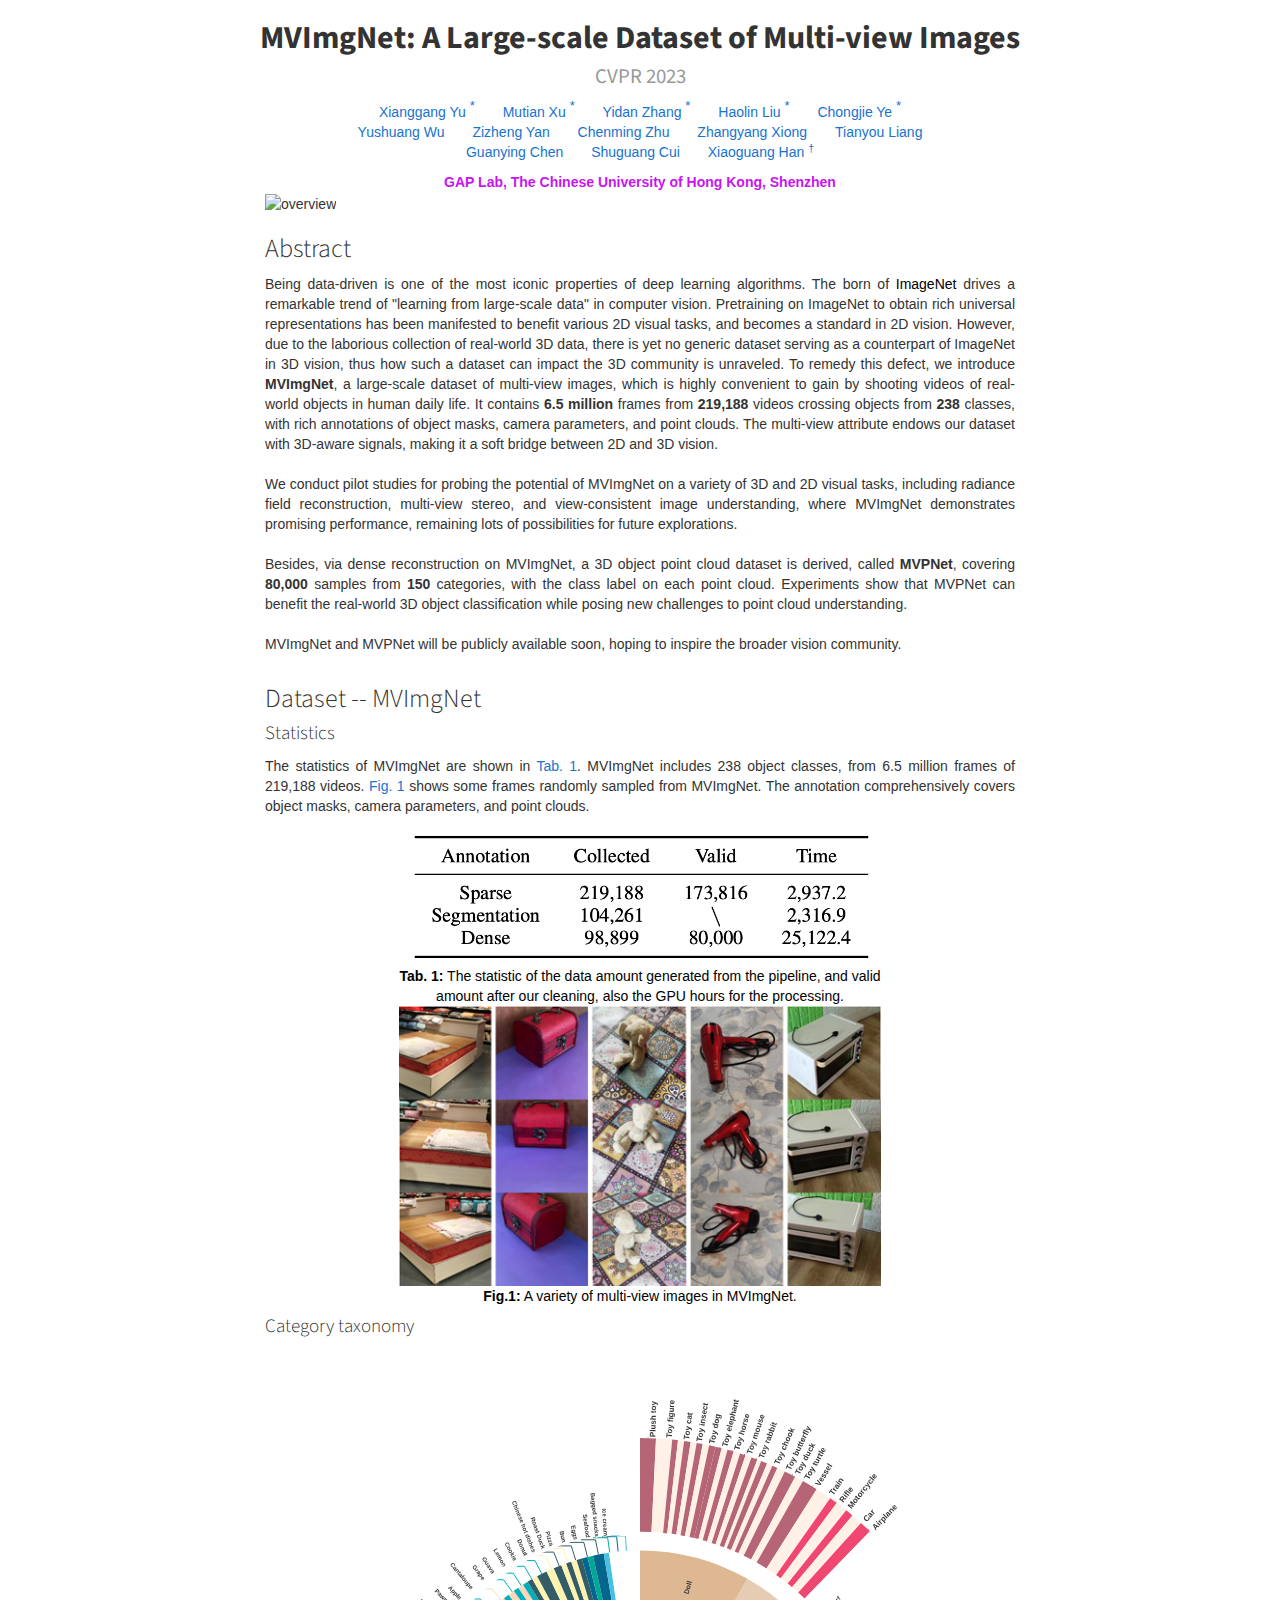
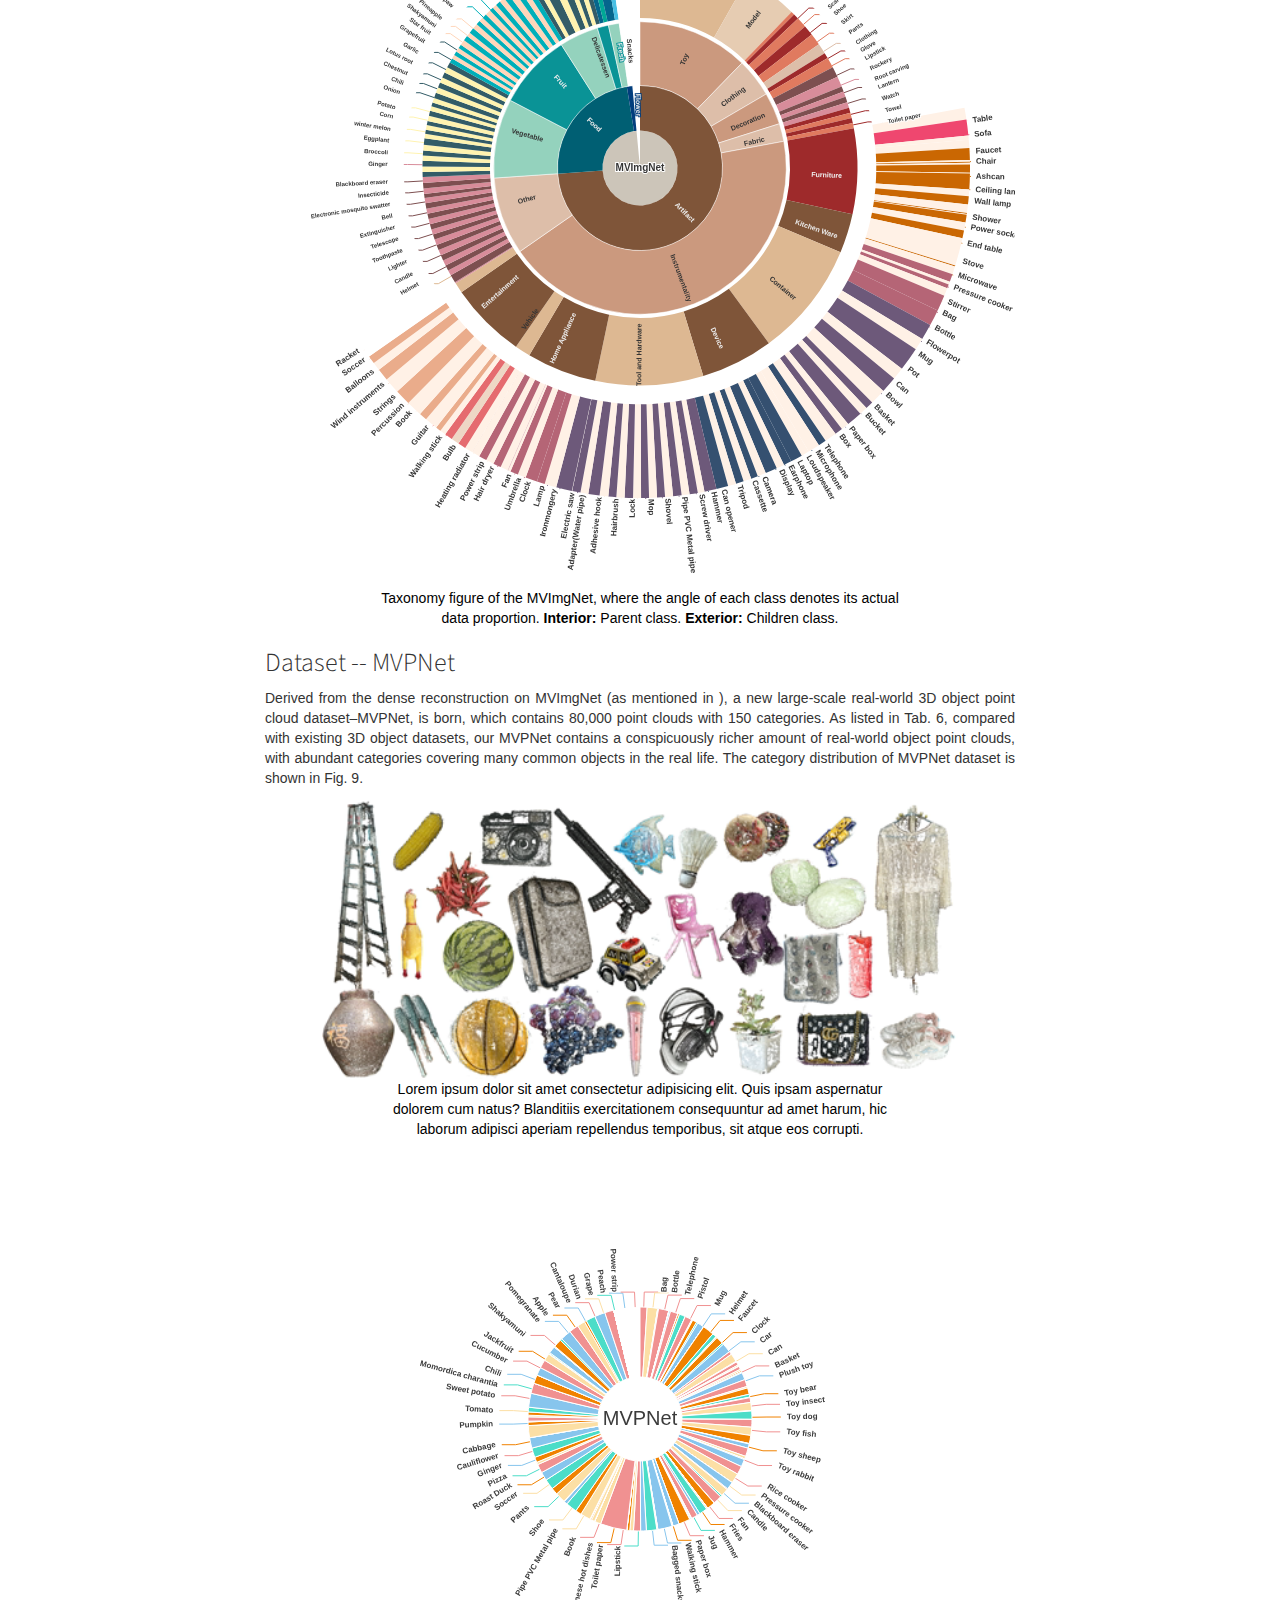
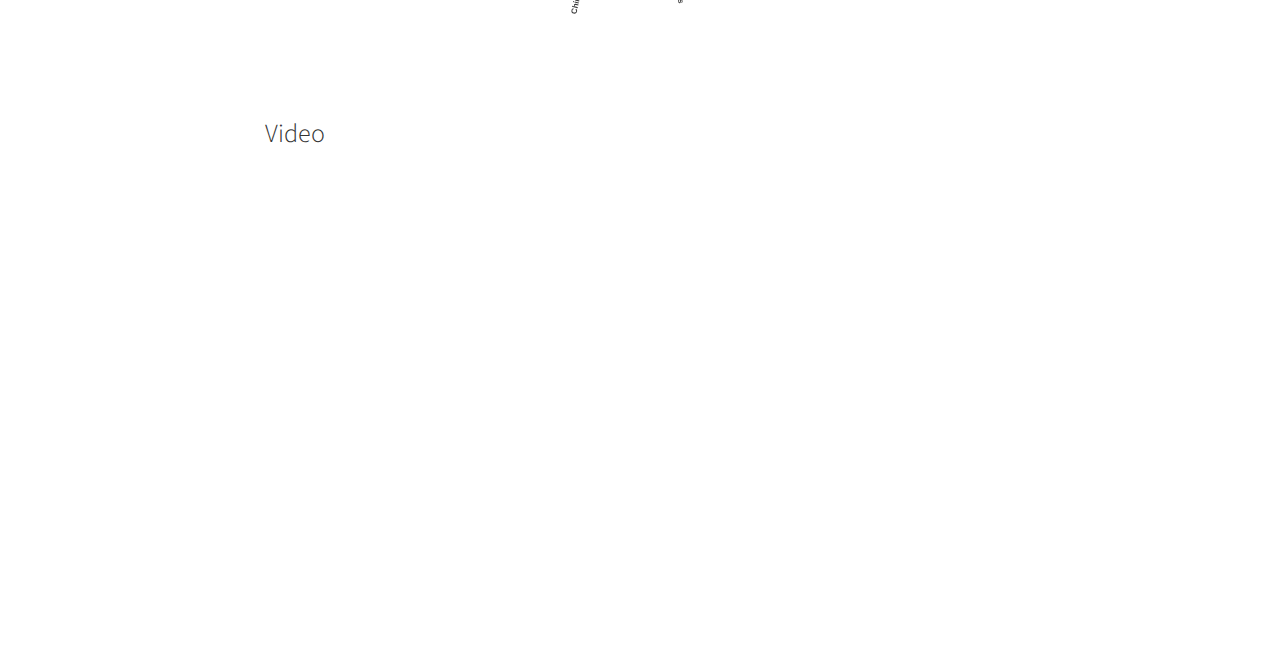
==== commit b4ac5013: "add mvp net figure js" ====
--- a/index.html
+++ b/index.html
@@ -188,7 +188,6 @@
                     <h3>
                         Dataset -- MVImgNet
                     </h3>
-
                     <h4>  
                         Statistics
                     </h4>
@@ -202,15 +201,13 @@
                                 <span class="boldt">Tab. 1:</span>  The statistic of the data amount generated from the pipeline, and valid amount after our cleaning, also the GPU hours for the processing.
                             </figcaption>
                         </figure>
-                        <br>
-                        <br>
                         <figure>
-                            <image src="img/sup_cls_mvi_lowd.png" class="img-responsive" id="part_data"></image>
+                            <image src="img/dspano_lowd.png" class="img-responsive" id="part_data"></image>
                             <figcaption>
                                 <span class="boldt">Fig.1:</span> A variety of multi-view images in MVImgNet.
                             </figcaption>                            
                         </figure>
-
+                        <!-- <figure style="clear:both;"></figure> -->
                     </div>
 
                     <h4>  
@@ -221,7 +218,8 @@
                         <div id="tox_mvi"></div>
                         <figcaption>
                             Taxonomy figure of the MVImgNet, where the angle of each class denotes its actual data proportion. <span class="boldt">Interior:</span>  Parent class. <span class="boldt">Exterior:
-                            </span>  Children class. Hover on the sector introduces the exact amount and ratio of the category. 
+                            </span>  Children class. 
+                            <!-- Hover on the sector introduces the exact amount and ratio of the category.  -->
                         </figcaption>                            
                     </figure>
 
@@ -239,7 +237,21 @@
                     <p class="text-justify">
                         Derived from the dense reconstruction on MVImgNet (as mentioned in ), a new large-scale real-world 3D object point cloud dataset–MVPNet, is born, which contains 80,000 point clouds with 150 categories. As listed in Tab. 6, compared with existing 3D object datasets, our MVPNet contains a conspicuously richer amount of real-world object point clouds, with abundant categories covering many common objects in the real life. The category distribution of MVPNet dataset is shown in Fig. 9.
                     </p>
-                    <div id="mvp_cls"></div>
+                    <div class="panojs">
+
+                        <div>
+                            <figure>
+                                <image src="img/pcpano_lowd.png" class="img-responsive" id="panopc"></image>
+                                <figcaption>
+                                    Lorem ipsum dolor sit amet consectetur adipisicing elit. Quis ipsam aspernatur dolorem cum natus? Blanditiis exercitationem consequuntur ad amet harum, hic laborum adipisci aperiam repellendus temporibus, sit atque eos corrupti.
+                                    <!-- Hover on the sector introduces the exact amount and ratio of the category.  -->
+                                </figcaption>                            
+                            </figure>
+                        </div>
+                        <div id="mvp_cls"></div>
+                        <div style="clear:both;"></div>
+                    </div>
+                    
                 </div>
             </div>
         </div>
--- a/css/app.css
+++ b/css/app.css
@@ -209,6 +209,17 @@
   height: 60em;
 }
 
+#panopc{
+  margin-left: auto;
+  margin-right: auto;
+  width: auto;
+  height: 20em;
+}
+/* .panojs>div{
+  float:left; 
+
+} */
+
 #mvp_cls{
   /* margin-left: -15em; */
   text-align:center;
@@ -220,6 +231,21 @@
   font-weight: bold;
 }
 
+#table_stat{
+  text-align: center;
+  width: auto;
+  height: 10em;
+}
+#part_data{
+
+  text-align: center;
+  margin-left: auto;
+  margin-right: auto;  
+  width: auto;
+  height: 20em;
+}
+  
+
 
 /* #cuhkszlink a:hover{
   color: #FFFF00;
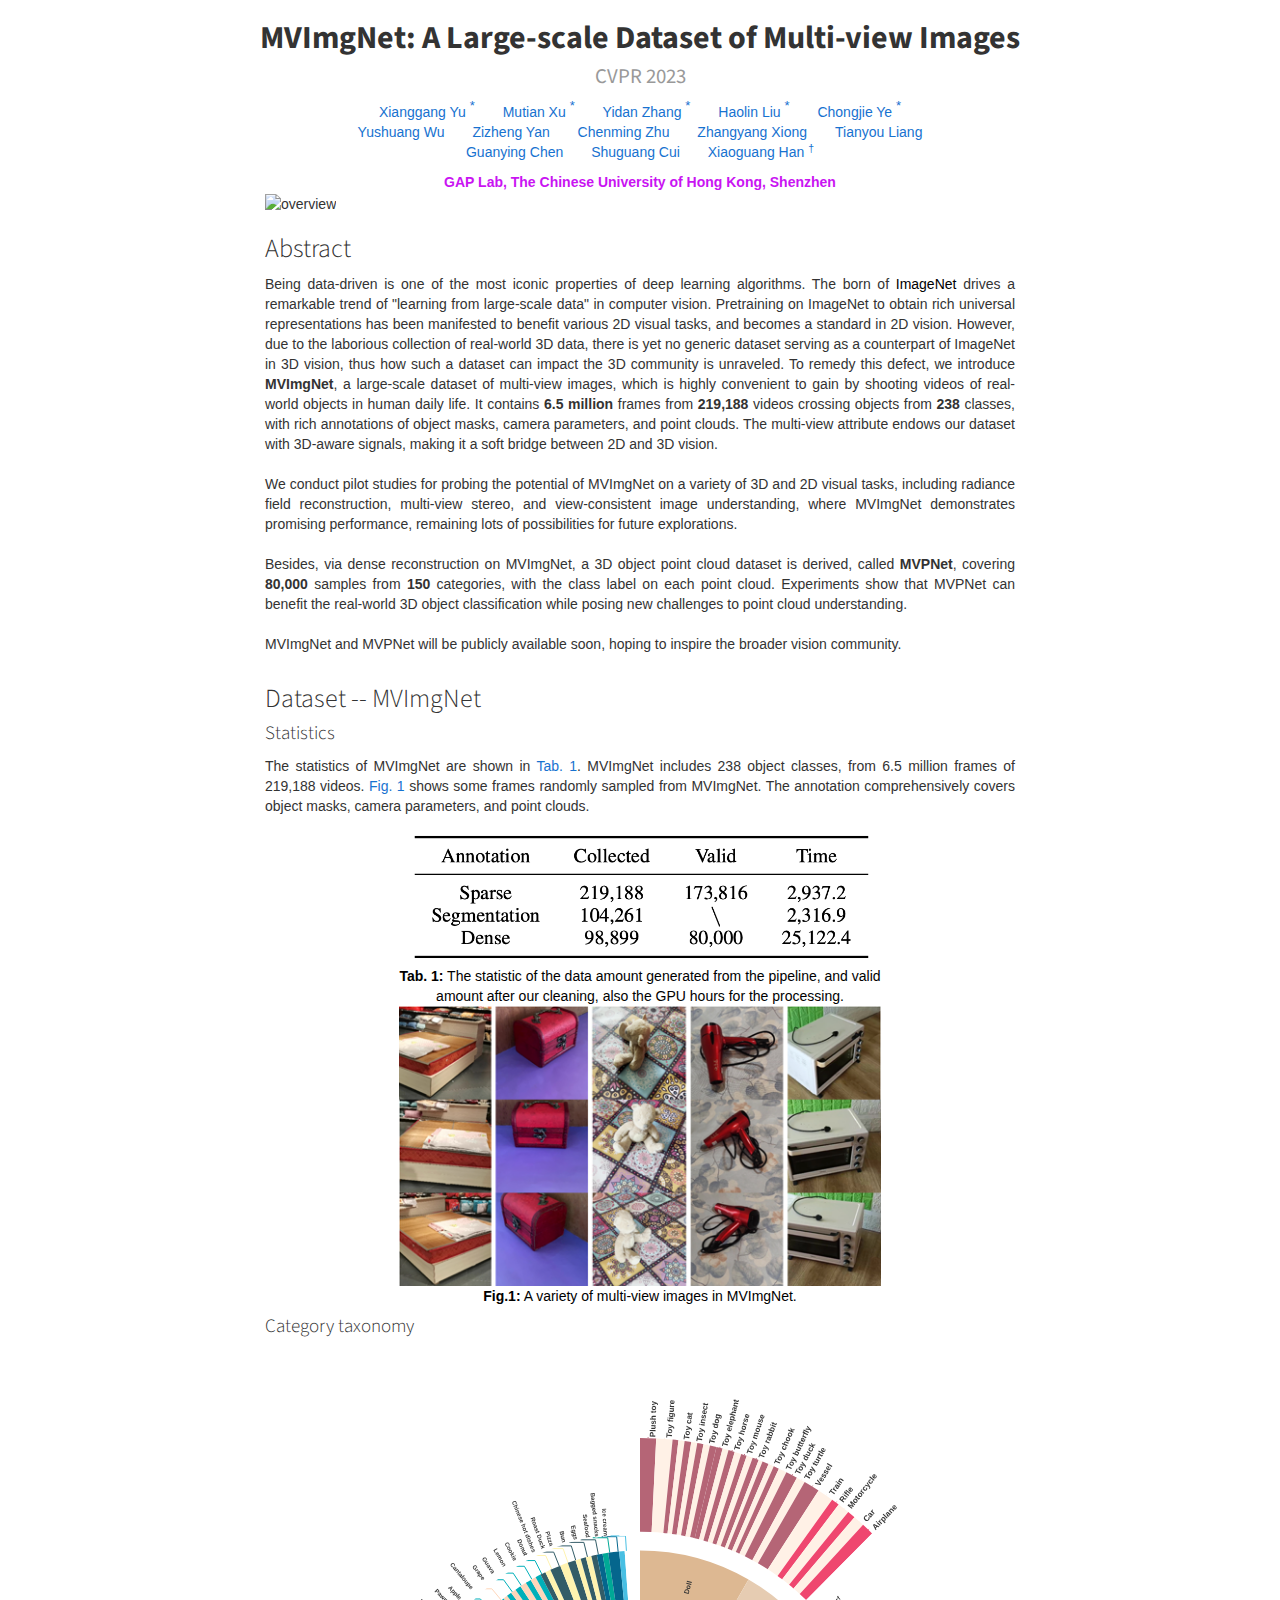
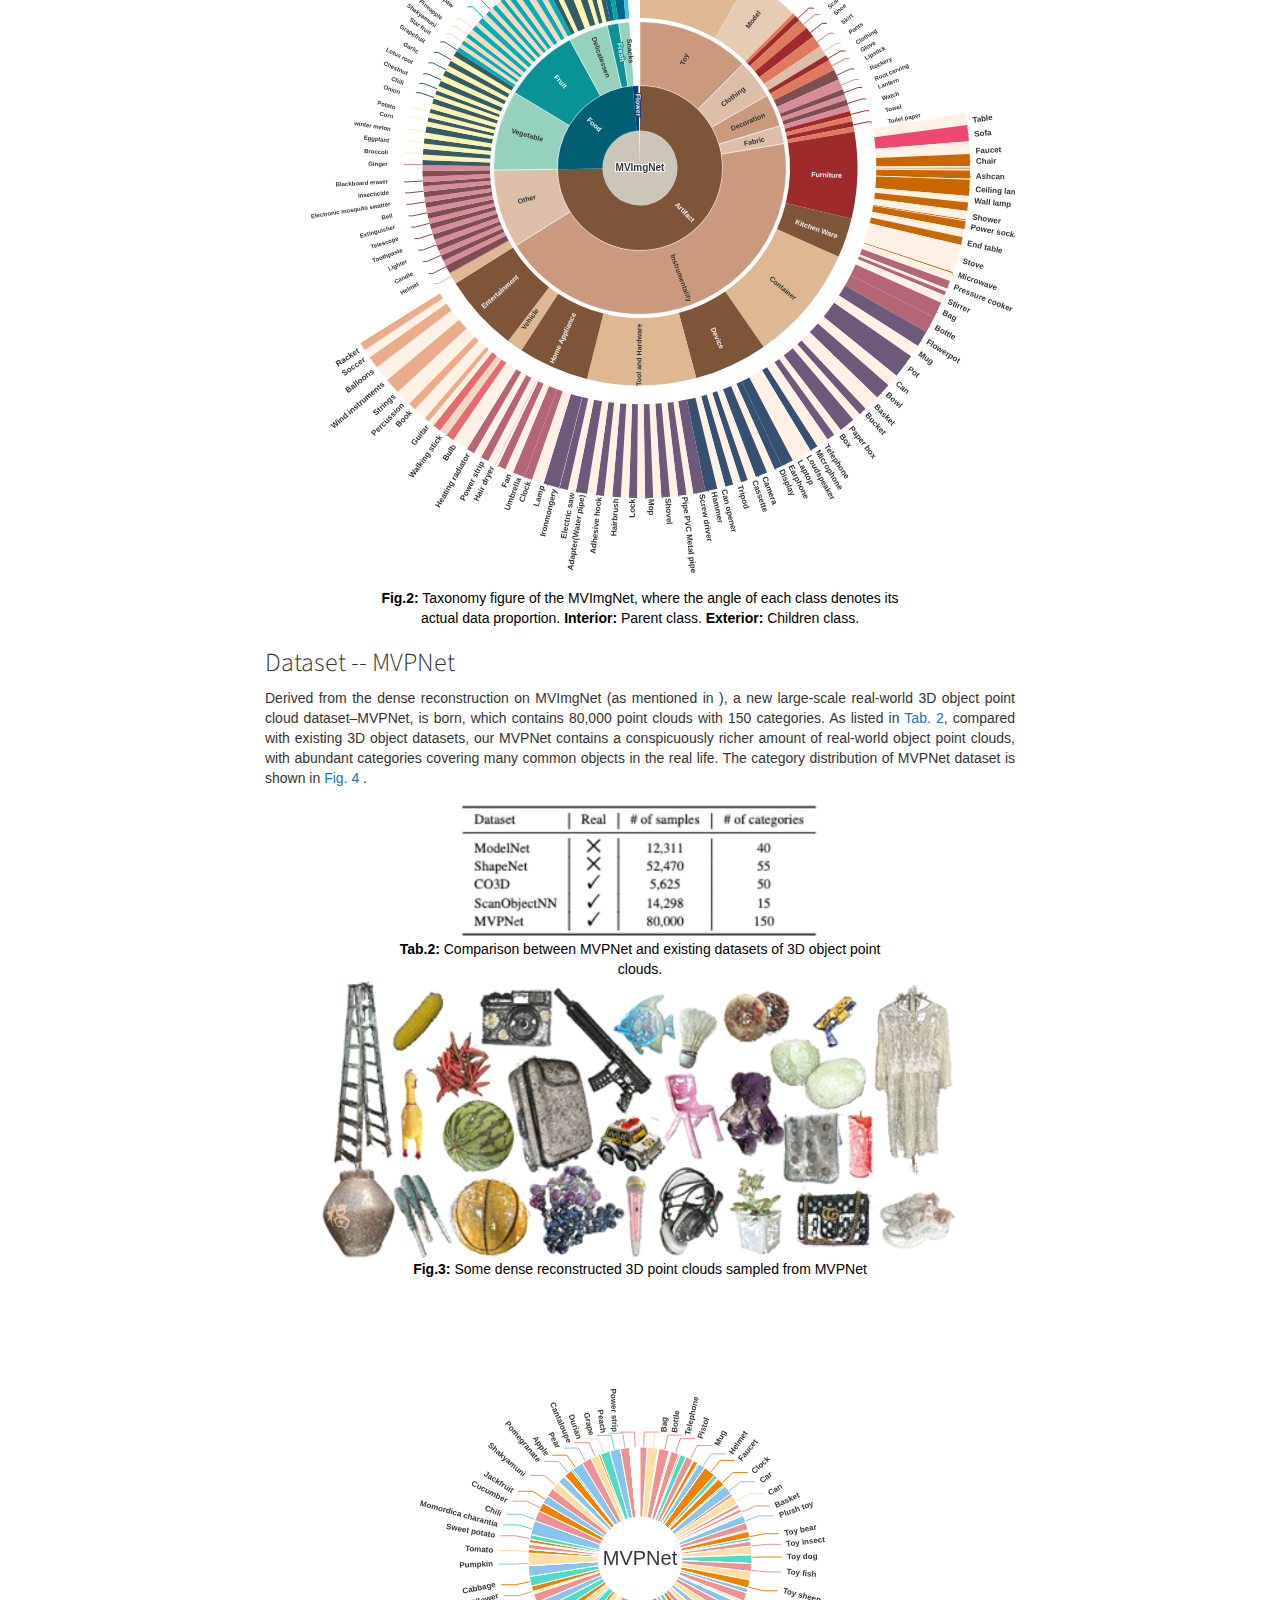
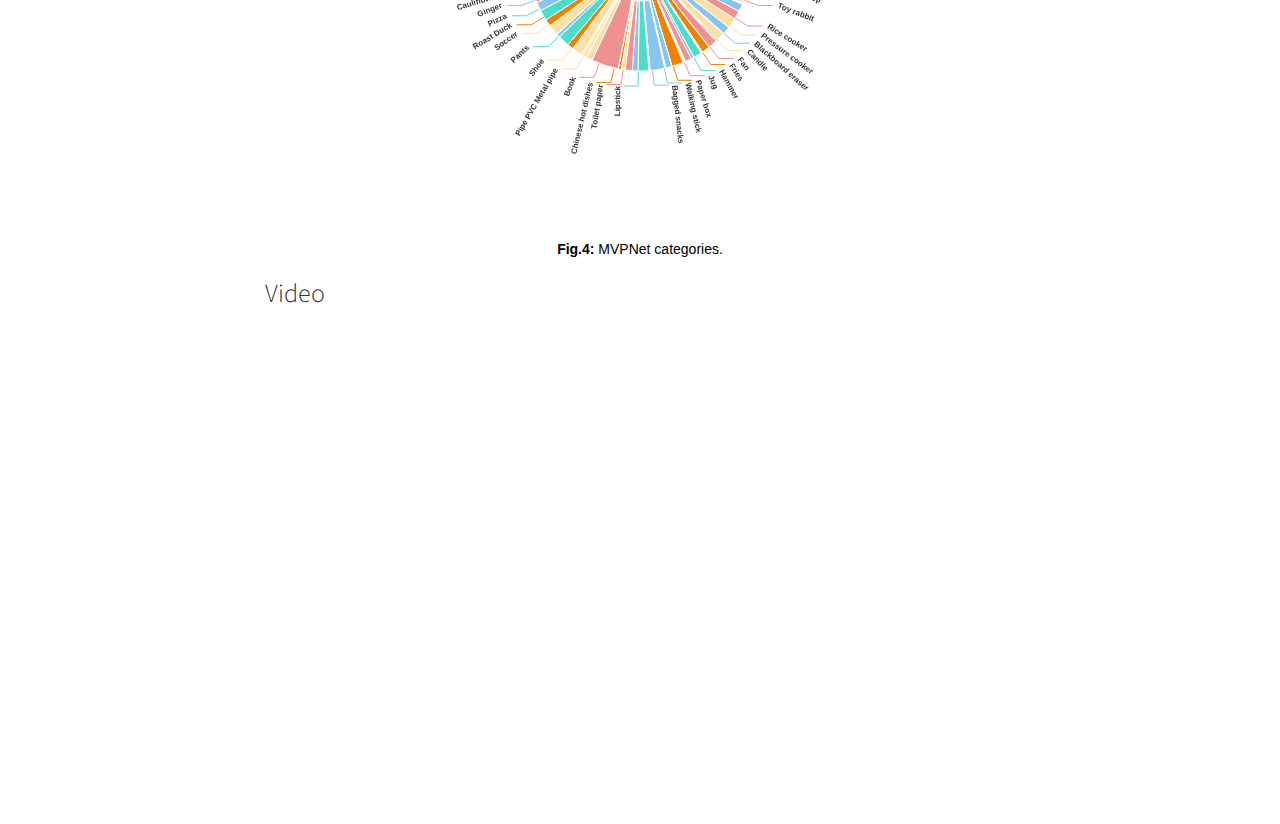
==== commit 0a64f6d1: "mvp table done" ====
--- a/index.html
+++ b/index.html
@@ -217,7 +217,7 @@
                     <figure>
                         <div id="tox_mvi"></div>
                         <figcaption>
-                            Taxonomy figure of the MVImgNet, where the angle of each class denotes its actual data proportion. <span class="boldt">Interior:</span>  Parent class. <span class="boldt">Exterior:
+                            <span class="boldt">Fig.2:</span> Taxonomy figure of the MVImgNet, where the angle of each class denotes its actual data proportion. <span class="boldt">Interior:</span>  Parent class. <span class="boldt">Exterior:
                             </span>  Children class. 
                             <!-- Hover on the sector introduces the exact amount and ratio of the category.  -->
                         </figcaption>                            
@@ -235,20 +235,39 @@
                         Dataset -- MVPNet
                     </h3>
                     <p class="text-justify">
-                        Derived from the dense reconstruction on MVImgNet (as mentioned in ), a new large-scale real-world 3D object point cloud dataset–MVPNet, is born, which contains 80,000 point clouds with 150 categories. As listed in Tab. 6, compared with existing 3D object datasets, our MVPNet contains a conspicuously richer amount of real-world object point clouds, with abundant categories covering many common objects in the real life. The category distribution of MVPNet dataset is shown in Fig. 9.
+                        Derived from the dense reconstruction on MVImgNet (as mentioned in ), a new large-scale real-world 3D object point cloud dataset–MVPNet, is born, which contains 80,000 point clouds with 150 categories. As listed in <a href="#mvp_table">Tab. 2</a>, compared with existing 3D object datasets, our MVPNet contains a conspicuously richer amount of real-world object point clouds, with abundant categories covering many common objects in the real life. The category distribution of MVPNet dataset is shown in <a href="#mvp_cls">Fig. 4</a> .
                     </p>
                     <div class="panojs">
-
                         <div>
                             <figure>
+                                <image src="img/mvp_compare_table.png" class="img-responsive" id="mvp_table"></image>
+                                <figcaption>
+                                    <span class="boldt">Tab.2:</span> Comparison between MVPNet and existing datasets
+                                    of 3D object point clouds.
+                                    <!-- Hover on the sector introduces the exact amount and ratio of the category.  -->
+                                </figcaption>                            
+                            </figure>
+                        </div>                        
+                        <div>
+                            <figure id="fig_panopc">
                                 <image src="img/pcpano_lowd.png" class="img-responsive" id="panopc"></image>
                                 <figcaption>
-                                    Lorem ipsum dolor sit amet consectetur adipisicing elit. Quis ipsam aspernatur dolorem cum natus? Blanditiis exercitationem consequuntur ad amet harum, hic laborum adipisci aperiam repellendus temporibus, sit atque eos corrupti.
+                                    <span class="boldt">Fig.3:</span> Some dense reconstructed 3D point clouds sampled from MVPNet
                                     <!-- Hover on the sector introduces the exact amount and ratio of the category.  -->
                                 </figcaption>                            
                             </figure>
                         </div>
-                        <div id="mvp_cls"></div>
+                        <div>
+                            <figure id="mvp_tax_js">
+                                <div id="mvp_cls"></div>
+                                <figcaption>
+                                    <span class="boldt">Fig.4:</span> MVPNet categories.
+                                    <!-- Hover on the sector introduces the exact amount and ratio of the category.  -->
+                                </figcaption>                            
+                            </figure>
+                        </div>
+
+                        
                         <div style="clear:both;"></div>
                     </div>
                     
--- a/css/app.css
+++ b/css/app.css
@@ -219,7 +219,12 @@
   float:left; 
 
 } */
-
+#mvp_table{
+  margin-left: auto;
+  margin-right: auto;
+  height: 10em;
+  width: auto;
+}
 #mvp_cls{
   /* margin-left: -15em; */
   text-align:center;
